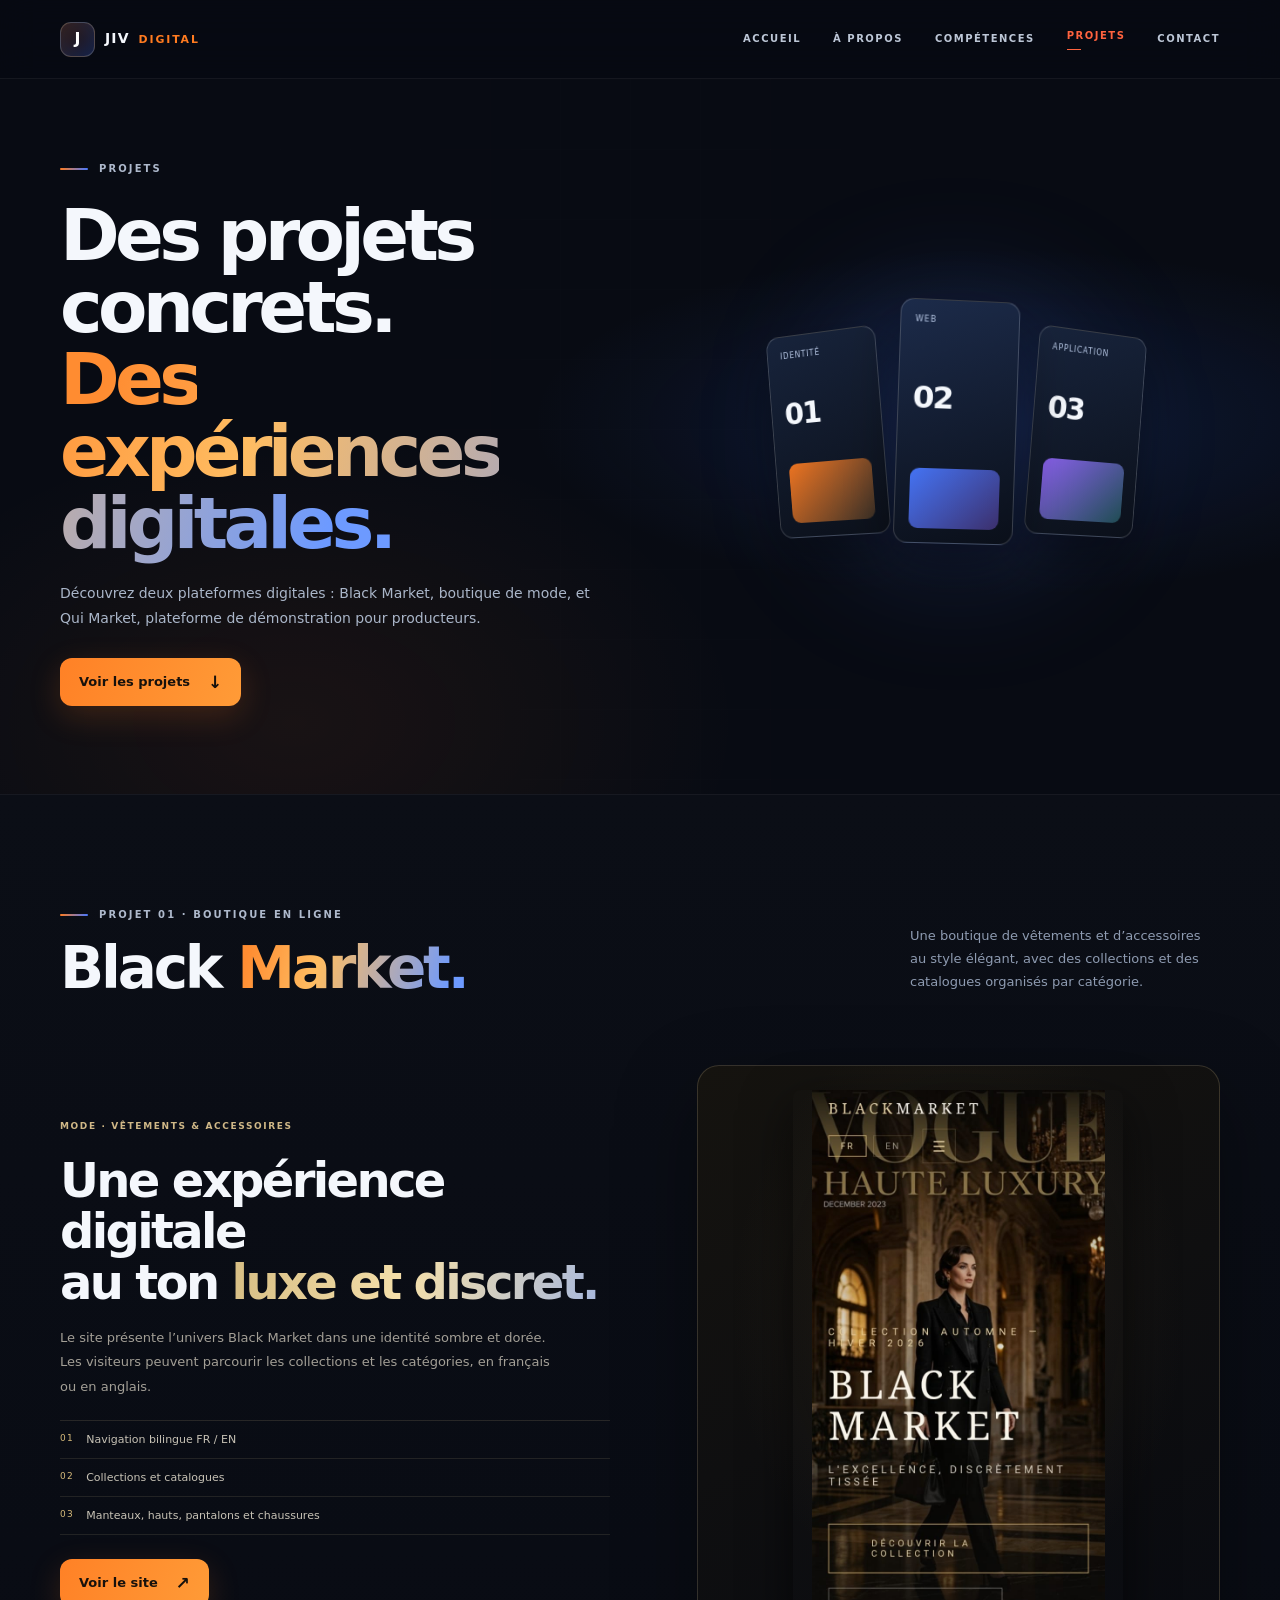
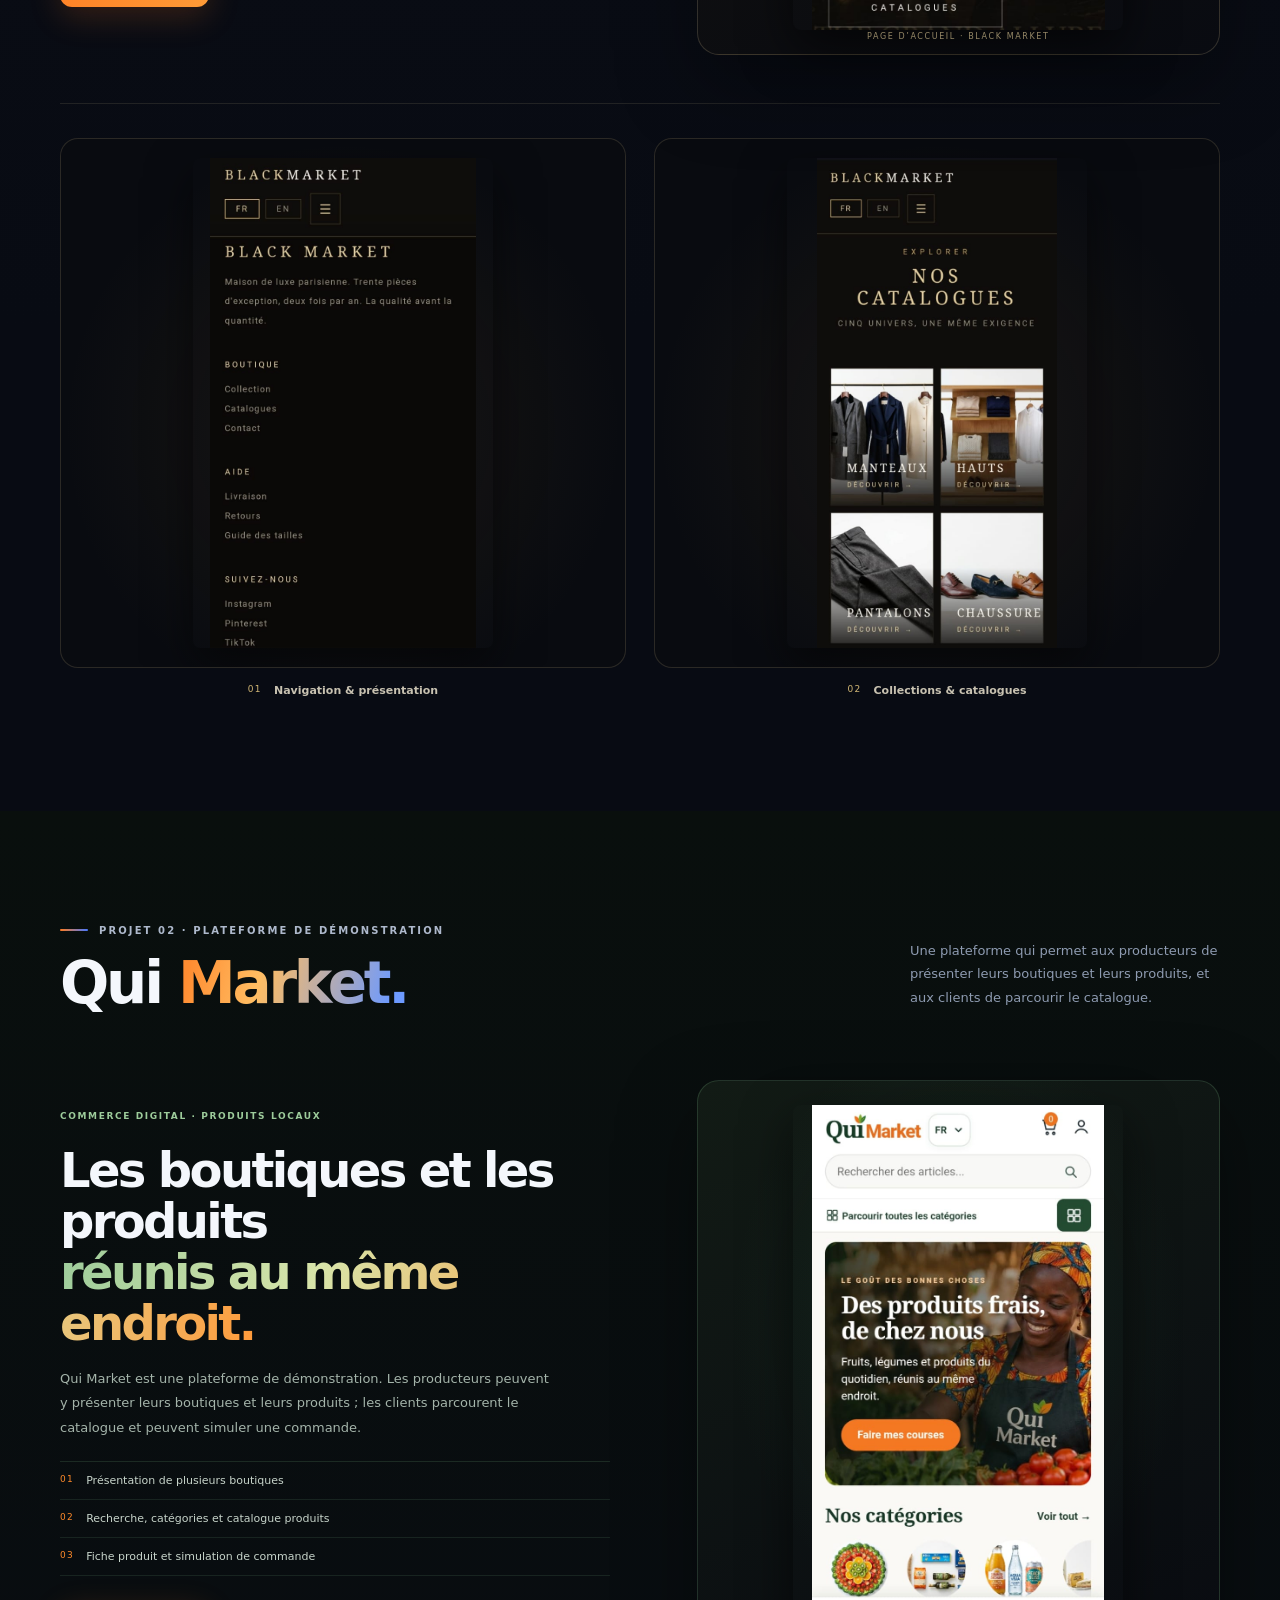
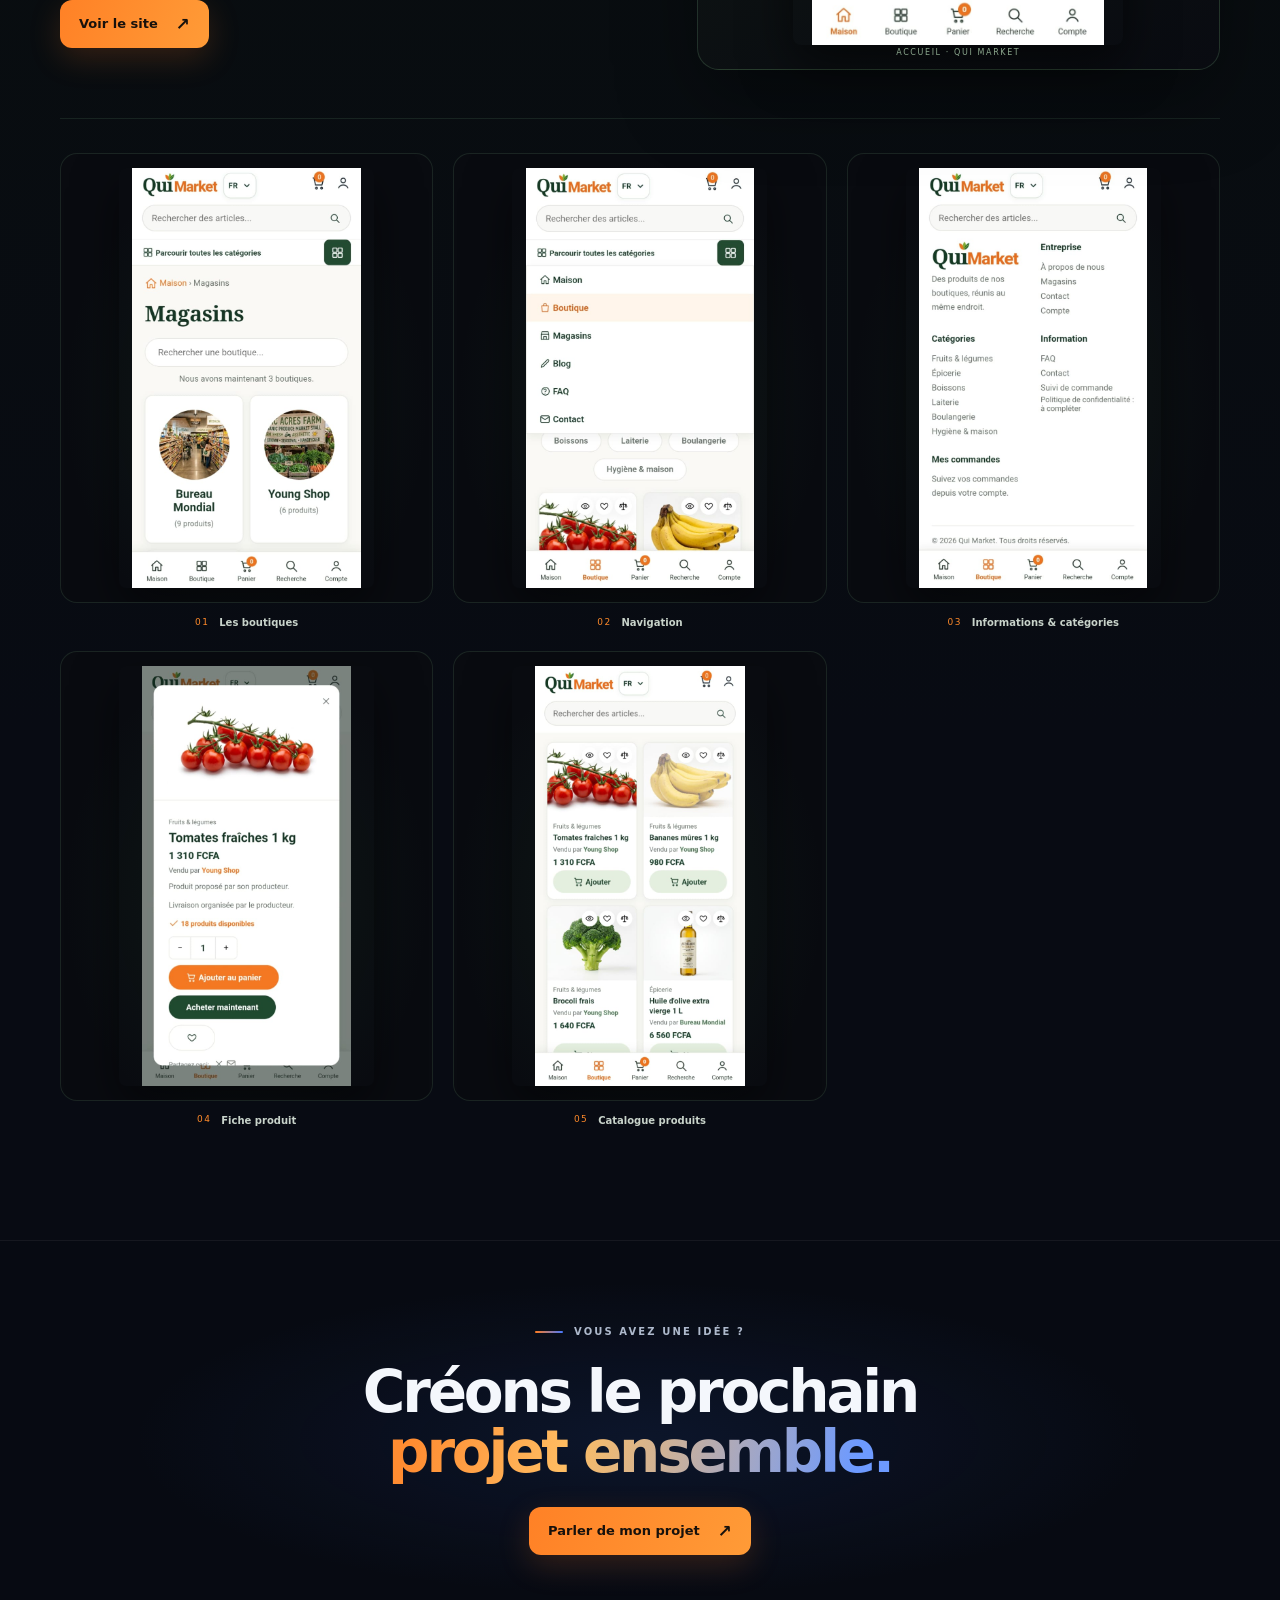
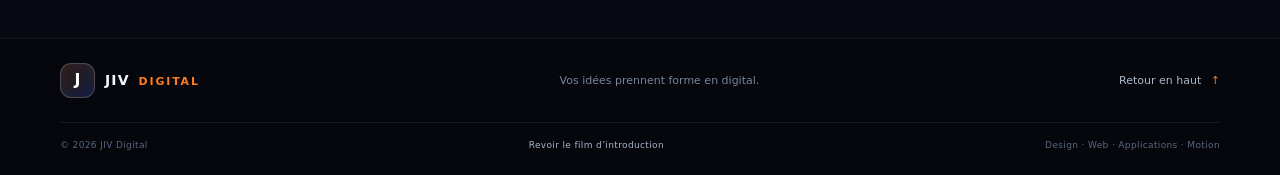
==== projets.html @ db851f10 "Premier commit" ====
<!doctype html>
<html lang="fr">
<head><meta charset="utf-8"><meta name="viewport" content="width=device-width, initial-scale=1"><meta name="theme-color" content="#070a12"><meta name="description" content="Découvrez les projets Black Market et Qui Market présentés dans le portfolio de JIV Digital."><title>Projets — JIV Digital</title><link rel="stylesheet" href="styles.css"></head>
<body>
  <a class="skip-link" href="#contenu">Passer au contenu</a>
  <header class="site-header"><div class="nav-wrap"><a class="brand" href="index.html" aria-label="JIV Digital, accueil"><span class="brand-mark">J</span><span class="brand-name">JIV <b>DIGITAL</b></span></a><button class="menu-toggle" id="menuToggle" aria-label="Ouvrir le menu" aria-expanded="false" type="button"><span></span><span></span></button><nav class="main-nav" id="mainNav" aria-label="Navigation principale"><a href="index.html">Accueil</a><a href="a-propos.html">À propos</a><a href="competences.html">Compétences</a><a href="projets.html" aria-current="page">Projets</a><a href="contact.html">Contact</a></nav></div></header>
  <main id="contenu">
    <section class="inner-hero projects-hero"><div class="wrap inner-hero-grid"><div class="inner-hero-copy reveal"><p class="eyebrow"><span class="eyebrow-line"></span> PROJETS</p><h1>Des projets concrets.<br><span>Des expériences digitales.</span></h1><p>Découvrez deux plateformes digitales : Black Market, boutique de mode, et Qui Market, plateforme de démonstration pour producteurs.</p><a class="button button-primary" href="#blackmarket">Voir les projets <span>↓</span></a></div><div class="projects-hero-art reveal"><div class="hero-project-plate plate-one"><span>IDENTITÉ</span><b>01</b><i></i></div><div class="hero-project-plate plate-two"><span>WEB</span><b>02</b><i></i></div><div class="hero-project-plate plate-three"><span>APPLICATION</span><b>03</b><i></i></div><div class="project-art-glow"></div></div></div></section>
    <section class="section blackmarket-section" id="blackmarket"><div class="wrap"><div class="section-heading reveal"><div><p class="eyebrow"><span class="eyebrow-line"></span> PROJET 01 · BOUTIQUE EN LIGNE</p><h2>Black <span>Market.</span></h2></div><p class="heading-aside">Une boutique de vêtements et d’accessoires au style élégant, avec des collections et des catalogues organisés par catégorie.</p></div>
      <div class="blackmarket-feature"><div class="blackmarket-copy reveal"><span class="bm-label">MODE · VÊTEMENTS & ACCESSOIRES</span><h3>Une expérience digitale<br>au ton <span>luxe et discret.</span></h3><p>Le site présente l’univers Black Market dans une identité sombre et dorée. Les visiteurs peuvent parcourir les collections et les catégories, en français ou en anglais.</p><ul class="bm-points"><li><span>01</span> Navigation bilingue FR / EN</li><li><span>02</span> Collections et catalogues</li><li><span>03</span> Manteaux, hauts, pantalons et chaussures</li></ul><a class="button button-primary" href="https://ismael801.github.io/blackmarket/index.html" target="_blank" rel="noreferrer">Voir le site <span>↗</span></a></div>
        <figure class="blackmarket-main-shot reveal"><img src="assets/blackmarket-accueil.jpeg" alt="Page d'accueil du site Black Market, boutique de mode à l'identité noire et dorée"><figcaption>PAGE D’ACCUEIL · BLACK MARKET</figcaption></figure></div>
      <div class="blackmarket-gallery"><figure class="bm-screen reveal"><div class="bm-screen-image"><img src="assets/blackmarket-navigation.jpeg" alt="Navigation et présentation de la boutique Black Market"></div><figcaption><span>01</span><b>Navigation & présentation</b></figcaption></figure><figure class="bm-screen reveal"><div class="bm-screen-image"><img src="assets/blackmarket-catalogues.jpeg" alt="Page des catalogues et catégories de vêtements Black Market"></div><figcaption><span>02</span><b>Collections & catalogues</b></figcaption></figure></div>
    </div></section>
    <section class="section quimarket-section" id="quimarket"><div class="wrap"><div class="section-heading reveal"><div><p class="eyebrow"><span class="eyebrow-line"></span> PROJET 02 · PLATEFORME DE DÉMONSTRATION</p><h2>Qui <span>Market.</span></h2></div><p class="heading-aside">Une plateforme qui permet aux producteurs de présenter leurs boutiques et leurs produits, et aux clients de parcourir le catalogue.</p></div>
      <div class="quimarket-feature"><div class="quimarket-copy reveal"><span class="qm-label">COMMERCE DIGITAL · PRODUITS LOCAUX</span><h3>Les boutiques et les produits<br><span>réunis au même endroit.</span></h3><p>Qui Market est une plateforme de démonstration. Les producteurs peuvent y présenter leurs boutiques et leurs produits ; les clients parcourent le catalogue et peuvent simuler une commande.</p><ul class="qm-points"><li><span>01</span> Présentation de plusieurs boutiques</li><li><span>02</span> Recherche, catégories et catalogue produits</li><li><span>03</span> Fiche produit et simulation de commande</li></ul><a class="button button-primary" href="https://ouedraogo.pythonanywhere.com/" target="_blank" rel="noreferrer">Voir le site <span>↗</span></a></div>
        <figure class="quimarket-main-shot reveal"><img src="assets/quimarket-accueil.jpeg" alt="Page d'accueil de Qui Market, plateforme de démonstration de produits et boutiques"><figcaption>ACCUEIL · QUI MARKET</figcaption></figure></div>
      <div class="quimarket-screens"><figure class="qm-screen reveal"><div class="qm-screen-image"><img src="assets/quimarket-magasins.jpeg" alt="Page de recherche et de présentation des boutiques Qui Market"></div><figcaption><span>01</span><b>Les boutiques</b></figcaption></figure><figure class="qm-screen reveal"><div class="qm-screen-image"><img src="assets/quimarket-menu.jpeg" alt="Menu de navigation Qui Market"></div><figcaption><span>02</span><b>Navigation</b></figcaption></figure><figure class="qm-screen reveal"><div class="qm-screen-image"><img src="assets/quimarket-pied-de-page.jpeg" alt="Informations et catégories dans le pied de page Qui Market"></div><figcaption><span>03</span><b>Informations & catégories</b></figcaption></figure><figure class="qm-screen reveal"><div class="qm-screen-image"><img src="assets/quimarket-fiche-produit.jpeg" alt="Fiche produit avec quantité et bouton d'ajout au panier dans Qui Market"></div><figcaption><span>04</span><b>Fiche produit</b></figcaption></figure><figure class="qm-screen reveal"><div class="qm-screen-image"><img src="assets/quimarket-catalogue.jpeg" alt="Catalogue de produits Qui Market avec prix en FCFA"></div><figcaption><span>05</span><b>Catalogue produits</b></figcaption></figure></div>
    </div></section>
    <section class="about-cta"><div class="wrap about-cta-inner reveal"><p class="eyebrow"><span class="eyebrow-line"></span> VOUS AVEZ UNE IDÉE ?</p><h2>Créons le prochain<br><span>projet ensemble.</span></h2><a class="button button-primary" href="contact.html">Parler de mon projet <span>↗</span></a></div></section>
  </main>
  <footer class="site-footer"><div class="wrap footer-inner"><a class="brand" href="index.html"><span class="brand-mark">J</span><span class="brand-name">JIV <b>DIGITAL</b></span></a><p>Vos idées prennent forme en digital.</p><a class="back-top" href="#contenu">Retour en haut <span>↑</span></a></div><div class="wrap footer-bottom"><span>© <span id="year"></span> JIV Digital</span><a href="index.html?intro=1">Revoir le film d’introduction</a><span>Design · Web · Applications · Motion</span></div></footer>
  <script src="script.js" defer></script>
</body>
</html>
---- styles.css ----
:root{
  --bg:#070a12;
  --bg-soft:#0b101b;
  --panel:#0d1421;
  --panel-2:#111a2a;
  --line:rgba(179,198,227,.12);
  --text:#f4f7fc;
  --muted:#9ba8bd;
  --muted-2:#6e7b91;
  --orange:#ff7b20;
  --orange-2:#ffa348;
  --blue:#4778ff;
  --cyan:#4cd5d0;
  --violet:#9567ff;
  --wrap:1160px;
  color-scheme:dark;
}
*{box-sizing:border-box}
html{scroll-behavior:smooth;scroll-padding-top:88px}
body{margin:0;background:var(--bg);color:var(--text);font-family:Inter,ui-sans-serif,system-ui,-apple-system,"Segoe UI",Arial,sans-serif;line-height:1.55;overflow-x:hidden}
body.intro-active{overflow:hidden}
a{color:inherit;text-decoration:none}
button,input,textarea{font:inherit}
button{color:inherit}
::selection{background:rgba(255,123,32,.45);color:#fff}
.skip-link{position:fixed;left:16px;top:-60px;z-index:10000;padding:10px 14px;background:#fff;color:#111;border-radius:8px}
.skip-link:focus{top:12px}
.wrap{width:min(var(--wrap),calc(100% - 48px));margin-inline:auto}

/* Cinematic intro */
.intro-overlay{position:fixed;inset:0;z-index:2000;display:grid;place-items:center;background:#02040a;opacity:1;visibility:visible;transition:opacity .8s ease,visibility .8s ease}
.intro-video{position:absolute;inset:0;width:100%;height:100%;object-fit:cover;background:#02040a}
.intro-shade{position:absolute;inset:0;pointer-events:none;background:linear-gradient(180deg,rgba(2,4,10,.58),transparent 22%,transparent 72%,rgba(2,4,10,.58))}
.intro-topline{position:absolute;left:clamp(20px,5vw,72px);right:clamp(20px,5vw,72px);top:clamp(18px,4vh,36px);display:flex;align-items:center;justify-content:space-between}
.intro-brand{display:flex;align-items:center;gap:10px;font-weight:800;letter-spacing:.08em;font-size:13px}
.intro-brand b{color:var(--orange);font-size:.82em;letter-spacing:.18em}
.brand-mark{display:grid;place-items:center;width:35px;height:35px;border:1px solid rgba(255,255,255,.2);border-radius:11px;background:linear-gradient(135deg,rgba(255,123,32,.18),rgba(71,120,255,.18));font-weight:900;color:#fff;box-shadow:inset 0 0 16px rgba(71,120,255,.1)}
.skip-intro{display:flex;align-items:center;gap:12px;border:1px solid rgba(255,255,255,.3);border-radius:999px;padding:10px 16px;background:rgba(5,8,15,.42);backdrop-filter:blur(12px);cursor:pointer;transition:background .2s ease,border-color .2s ease,transform .2s ease}
.skip-intro:hover{background:rgba(255,123,32,.18);border-color:rgba(255,160,75,.8);transform:translateY(-1px)}
.skip-intro span{color:var(--orange-2);font-size:18px}
.intro-bottom{position:absolute;left:clamp(20px,5vw,72px);right:clamp(20px,5vw,72px);bottom:24px;display:flex;align-items:center;gap:18px;color:rgba(240,245,255,.68);font-size:10px;letter-spacing:.2em}
.intro-progress{height:2px;flex:1;background:rgba(255,255,255,.14);overflow:hidden}
.intro-progress span{display:block;height:100%;width:0;background:linear-gradient(90deg,var(--orange),var(--blue));transition:width .1s linear}
.intro-overlay.is-hidden{opacity:0;visibility:hidden;pointer-events:none}
html.skip-intro .intro-overlay,html:not(.js) .intro-overlay{display:none}

/* Header */
.site-header{position:sticky;top:0;z-index:100;background:rgba(7,10,18,.78);border-bottom:1px solid rgba(255,255,255,.06);backdrop-filter:blur(18px)}
.nav-wrap{width:min(var(--wrap),calc(100% - 48px));height:78px;margin:auto;display:flex;align-items:center;gap:32px}
.brand{display:flex;align-items:center;gap:10px;flex:none}
.brand-name{font-size:14px;font-weight:850;letter-spacing:.08em;white-space:nowrap}
.brand-name b{color:var(--orange);font-size:.78em;letter-spacing:.17em;margin-left:3px}
.main-nav{display:flex;align-items:center;justify-content:center;gap:32px;margin-left:auto}
.main-nav a{font-size:13px;color:#bdc7d7;transition:color .2s ease}
.main-nav a:hover{color:#fff}
.nav-cta{display:inline-flex;align-items:center;gap:9px;padding:11px 16px;border:1px solid rgba(255,255,255,.14);border-radius:999px;font-size:12px;font-weight:700;white-space:nowrap;transition:all .2s ease}
.nav-cta:hover{border-color:rgba(255,123,32,.65);background:rgba(255,123,32,.1);transform:translateY(-1px)}
.wa-dot,.status-dot,.live-dot{width:7px;height:7px;border-radius:50%;background:#50d791;box-shadow:0 0 12px rgba(80,215,145,.8)}
.menu-toggle{display:none;margin-left:auto;width:42px;height:42px;border:1px solid var(--line);border-radius:12px;background:rgba(255,255,255,.03);align-items:center;justify-content:center;flex-direction:column;gap:6px;cursor:pointer}
.menu-toggle span{width:17px;height:1.5px;background:#fff;transition:transform .2s ease}

/* Hero */
.section-shell{position:relative;overflow:hidden}
.hero{min-height:650px;padding:78px 0 22px;background:radial-gradient(ellipse at 75% 38%,rgba(29,72,173,.15),transparent 34%),radial-gradient(ellipse at 72% 82%,rgba(255,123,32,.07),transparent 28%),var(--bg)}
.hero:before{content:"";position:absolute;inset:0;opacity:.18;background-image:linear-gradient(rgba(255,255,255,.025) 1px,transparent 1px),linear-gradient(90deg,rgba(255,255,255,.025) 1px,transparent 1px);background-size:72px 72px;mask-image:linear-gradient(90deg,#000,transparent 70%);pointer-events:none}
.hero-grid{display:grid;grid-template-columns:1.02fr .98fr;align-items:center;gap:44px;min-height:510px;position:relative}
.hero-copy{position:relative;z-index:2;padding:20px 0 30px}
.eyebrow{display:flex;align-items:center;gap:11px;margin:0 0 22px;color:#aeb9cc;font-size:10px;font-weight:800;letter-spacing:.21em}
.eyebrow-line{display:inline-block;width:28px;height:2px;background:linear-gradient(90deg,var(--orange),var(--blue));border-radius:2px}
h1,h2,h3,p{margin-top:0}
.hero h1{font-size:clamp(48px,6vw,78px);line-height:.99;letter-spacing:-.065em;max-width:680px;margin:0 0 24px;font-weight:760}
.hero h1 span,.section-heading h2 span,.motion-copy h2 span,.contact-inner h2 span{background:linear-gradient(105deg,#ff8c31 6%,#ffbd62 36%,#6d9aff 92%);-webkit-background-clip:text;background-clip:text;color:transparent}
.hero-lede{max-width:500px;color:#aab6c9;font-size:16px;line-height:1.8;margin-bottom:28px}
.hero-actions{display:flex;align-items:center;gap:14px;flex-wrap:wrap}
.button{display:inline-flex;align-items:center;justify-content:center;gap:18px;min-height:48px;padding:0 19px;border-radius:12px;font-size:13px;font-weight:750;transition:transform .22s ease,box-shadow .22s ease,border-color .22s ease,background .22s ease}
.button:hover{transform:translateY(-2px)}
.button-primary{color:#17110c;background:linear-gradient(110deg,#ff8126,#ff9b37);box-shadow:0 10px 32px rgba(255,123,32,.18)}
.button-primary:hover{box-shadow:0 14px 38px rgba(255,123,32,.3)}
.button-primary span{font-size:17px}
.button-ghost{color:#c7d0de;border:1px solid rgba(255,255,255,.13);background:rgba(255,255,255,.025)}
.button-ghost:hover{border-color:rgba(71,120,255,.55);background:rgba(71,120,255,.08)}
.hero-note{display:flex;align-items:center;gap:10px;margin-top:34px;color:#7e8ba1;font-size:11px;letter-spacing:.03em}
.hero-note .status-dot{width:6px;height:6px;background:var(--orange);box-shadow:0 0 12px rgba(255,123,32,.8)}
.hero-art{height:490px;position:relative;isolation:isolate;perspective:1000px}
.art-halo{position:absolute;border-radius:50%;filter:blur(38px);pointer-events:none}
.halo-one{width:320px;height:320px;right:9%;top:16%;background:rgba(28,86,220,.18)}
.halo-two{width:240px;height:240px;left:15%;bottom:9%;background:rgba(255,114,27,.12)}
.art-ring{position:absolute;border:1px solid rgba(123,158,223,.18);border-radius:50%;transform:rotate(-24deg);pointer-events:none}
.ring-one{width:440px;height:200px;top:20%;left:5%;border-color:rgba(255,123,32,.22);box-shadow:0 0 30px rgba(255,123,32,.04)}
.ring-two{width:395px;height:285px;top:17%;left:18%;transform:rotate(29deg);border-color:rgba(71,120,255,.22)}
.art-window{position:absolute;border:1px solid rgba(186,205,240,.23);border-radius:17px;background:linear-gradient(140deg,rgba(25,36,60,.78),rgba(9,13,23,.82));box-shadow:0 25px 80px rgba(0,0,0,.48),inset 0 1px rgba(255,255,255,.06);backdrop-filter:blur(16px)}
.window-back{width:300px;height:205px;right:12%;top:16%;transform:rotateY(-12deg) rotateZ(-4deg);padding:15px;opacity:.8}
.window-top{height:22px;display:flex;align-items:center;gap:5px;border-bottom:1px solid rgba(255,255,255,.1);padding-bottom:8px;color:#74839b;font-size:8px;letter-spacing:.16em}
.window-top i{width:6px;height:6px;border-radius:50%;background:var(--orange);opacity:.8}
.window-top i:nth-child(2){background:#4477ff}.window-top i:nth-child(3){background:#8663ec}
.window-top span{margin-left:auto}
.window-lines{position:absolute;left:21px;top:60px;display:grid;gap:9px;width:95px}
.window-lines b{height:5px;border-radius:5px;background:rgba(203,216,239,.19)}
.window-lines b:nth-child(2){width:70%;background:rgba(255,123,32,.6)}.window-lines b:nth-child(3){width:84%}
.window-block{position:absolute;right:22px;top:62px;width:126px;height:95px;border:1px solid rgba(123,157,255,.4);border-radius:10px;background:linear-gradient(145deg,rgba(65,106,228,.26),rgba(255,123,32,.13));transform:skewY(-4deg)}
.window-block:after{content:"";position:absolute;inset:12px;border-radius:6px;background:linear-gradient(145deg,rgba(34,49,79,.9),rgba(10,15,25,.85))}
.art-phone{position:absolute;z-index:2;width:184px;height:340px;right:26%;top:27%;padding:9px;border:1px solid rgba(185,207,255,.42);border-radius:30px;background:linear-gradient(145deg,#172847,#060a13 52%,#1a2c4a);box-shadow:24px 32px 70px rgba(0,0,0,.55),-2px 0 30px rgba(71,120,255,.12),2px 0 26px rgba(255,123,32,.1);transform:rotate(7deg);animation:phoneFloat 6s ease-in-out infinite}
.phone-speaker{position:absolute;z-index:3;top:14px;left:50%;transform:translateX(-50%);width:42px;height:7px;border-radius:6px;background:#05070d}
.phone-screen{position:absolute;inset:10px;border-radius:22px;overflow:hidden;background:radial-gradient(ellipse at 70% 20%,rgba(77,119,255,.42),transparent 46%),linear-gradient(160deg,#101b33,#080c16 70%);padding:56px 17px 15px}
.phone-screen:after{content:"";position:absolute;width:135px;height:135px;border-radius:50%;background:rgba(255,123,32,.13);filter:blur(24px);bottom:-38px;left:-36px}
.phone-kicker{display:block;color:#94a4c0;font-size:7px;letter-spacing:.17em;margin-bottom:18px}
.phone-screen strong{display:block;color:#fff;font-size:33px;letter-spacing:-.07em;line-height:.92}
.phone-screen em{font-style:normal;color:#ff9a3c;font-size:16px;letter-spacing:.2em}
.phone-bars{display:grid;gap:7px;margin-top:21px}.phone-bars i{height:4px;border-radius:4px;background:rgba(198,212,240,.2)}.phone-bars i:nth-child(2){width:75%;background:linear-gradient(90deg,var(--orange),var(--blue))}.phone-bars i:nth-child(3){width:52%}
.phone-button{position:relative;z-index:1;width:100%;height:28px;margin-top:20px;border-radius:9px;background:linear-gradient(90deg,#ff8126,#ff9d3e);box-shadow:0 8px 20px rgba(255,123,32,.18)}
.floating-chip{position:absolute;z-index:4;display:flex;align-items:center;gap:10px;padding:10px 13px;border:1px solid rgba(197,215,245,.18);border-radius:13px;background:rgba(9,14,24,.79);box-shadow:0 18px 48px rgba(0,0,0,.4);backdrop-filter:blur(14px);animation:chipFloat 5s ease-in-out infinite}
.floating-chip b{display:block;font-size:10px;color:#eff3fc}.floating-chip small{display:block;color:#8795ad;font-size:8px;margin-top:1px}
.chip-web{left:4%;top:28%}.chip-motion{right:4%;bottom:17%;animation-delay:-2s}
.chip-icon,.play-icon{display:grid;place-items:center;width:34px;height:34px;border-radius:10px;background:linear-gradient(145deg,rgba(71,120,255,.3),rgba(255,123,32,.24));color:#ffb267;font-size:11px;font-weight:800}
.play-icon{border-radius:50%;color:#fff;background:linear-gradient(145deg,var(--orange),#f25237);font-size:10px;padding-left:2px}
.art-cross{position:absolute;width:9px;height:9px;border:1px solid rgba(255,180,94,.75);transform:rotate(45deg)}.cross-one{top:12%;left:31%}.cross-two{right:11%;top:55%;border-color:rgba(115,153,255,.8)}
.art-caption{position:absolute;bottom:6%;left:16%;color:#728099;font-size:8px;letter-spacing:.24em}
.hero-bottom{display:flex;align-items:center;gap:15px;color:#748197;font-size:10px;letter-spacing:.1em;margin-top:28px}
.hero-bottom-line{height:1px;flex:1;background:linear-gradient(90deg,rgba(255,123,32,.5),rgba(71,120,255,.22),transparent)}
.hero-bottom a{color:#aab5c7;font-size:10px;letter-spacing:0}

/* Section transitions */
.intro-strip{border-block:1px solid rgba(255,255,255,.07);background:linear-gradient(90deg,rgba(255,123,32,.06),rgba(71,120,255,.06))}
.strip-inner{min-height:80px;display:flex;align-items:center;justify-content:space-between}
.strip-inner p{margin:0;color:#d9e0ed;font-size:15px;font-weight:600;letter-spacing:.01em}
.strip-star{font-size:22px;color:var(--orange);filter:drop-shadow(0 0 12px rgba(255,123,32,.4))}
.section{padding:112px 0;position:relative}
.section-heading{display:flex;align-items:flex-end;justify-content:space-between;gap:38px;margin-bottom:42px}
.section-heading .eyebrow{margin-bottom:15px}
.section-heading h2,.motion-copy h2{font-size:clamp(38px,5vw,58px);letter-spacing:-.055em;line-height:1.05;margin:0;font-weight:730}
.heading-aside{max-width:310px;margin:0 0 5px;color:#8e9bb1;font-size:13px;line-height:1.8}

/* Services */
.section-services{background:linear-gradient(180deg,#080c15,#0a0e18)}
.services-grid{display:grid;grid-template-columns:repeat(4,1fr);gap:14px}
.service-card{position:relative;min-height:270px;padding:24px 22px 20px;border:1px solid rgba(182,203,238,.12);border-radius:18px;background:linear-gradient(145deg,rgba(20,29,46,.82),rgba(9,13,22,.96));overflow:hidden;transition:transform .25s ease,border-color .25s ease,background .25s ease}
.service-card:before{content:"";position:absolute;width:170px;height:170px;right:-70px;top:-95px;border-radius:50%;background:var(--glow,rgba(255,123,32,.1));filter:blur(25px);opacity:.7;transition:opacity .3s ease}
.service-card:nth-child(2){--glow:rgba(71,120,255,.2)}.service-card:nth-child(3){--glow:rgba(149,103,255,.17)}.service-card:nth-child(4){--glow:rgba(76,213,208,.17)}
.service-card:hover{transform:translateY(-6px);border-color:rgba(130,165,235,.38);background:linear-gradient(145deg,rgba(24,37,61,.94),rgba(9,13,22,.96))}
.service-top{position:relative;display:flex;justify-content:space-between;align-items:flex-start;margin-bottom:32px}
.service-number{color:#6e7c93;font-size:10px;letter-spacing:.2em}
.service-icon{display:grid;place-items:center;width:45px;height:45px;border-radius:14px;background:rgba(255,255,255,.045);border:1px solid rgba(255,255,255,.1);color:#ff9a3c}
.service-icon svg{width:25px;height:25px;fill:none;stroke:currentColor;stroke-width:1.6;stroke-linecap:round;stroke-linejoin:round}
.icon-web{color:#74a0ff}.icon-app{color:#bc8aff}.icon-motion{color:#59d9d0}
.service-card h3{position:relative;font-size:17px;margin:0 0 9px;letter-spacing:-.02em}
.service-card p{position:relative;min-height:61px;margin:0 0 17px;color:#8996ab;font-size:12px;line-height:1.7}
.service-card>a{position:relative;display:inline-flex;align-items:center;gap:9px;color:#d1d9e7;font-size:11px;font-weight:700}
.service-card>a span{color:var(--orange);font-size:15px;transition:transform .2s ease}.service-card>a:hover span{transform:translate(2px,-2px)}

/* Projects */
.section-projects{background:var(--bg)}
.projects-grid{display:grid;grid-template-columns:repeat(3,1fr);gap:19px}
.project-card{min-width:0}
.project-image{position:relative;display:block;overflow:hidden;aspect-ratio:1.37/1;border-radius:16px;border:1px solid rgba(255,255,255,.13);background:#101522}
.project-image:after{content:"";position:absolute;inset:40% 0 0;background:linear-gradient(180deg,transparent,rgba(5,7,12,.38));pointer-events:none}
.project-image img{display:block;width:100%;height:100%;object-fit:cover;transition:transform .5s cubic-bezier(.2,.7,.2,1),filter .5s ease}
.project-card:hover .project-image img{transform:scale(1.045);filter:saturate(1.1)}
.project-arrow{position:absolute;z-index:2;right:12px;top:12px;display:grid;place-items:center;width:36px;height:36px;border-radius:50%;color:#fff;background:rgba(5,8,15,.65);border:1px solid rgba(255,255,255,.22);backdrop-filter:blur(8px);transition:transform .2s ease,background .2s ease}
.project-card:hover .project-arrow{transform:rotate(45deg);background:var(--orange)}
.concept-tag{position:absolute;left:13px;bottom:12px;z-index:2;border:1px solid rgba(255,255,255,.28);border-radius:999px;padding:5px 9px;background:rgba(5,8,15,.65);color:#dce4f1;font-size:8px;font-weight:800;letter-spacing:.15em;backdrop-filter:blur(8px)}
.project-meta{display:flex;justify-content:space-between;margin-top:18px;color:#8190a8;font-size:9px;font-weight:800;letter-spacing:.16em}
.project-meta span:last-child{color:#58667e}
.project-card h3{font-size:19px;letter-spacing:-.035em;margin:9px 0 5px}
.project-card p{margin:0;color:#8b98ad;font-size:12px}
.concept-disclaimer{margin:27px 0 0;color:#68768d;font-size:10px;text-align:right}

/* Motion film */
.motion-section{padding:108px 0;background:linear-gradient(145deg,#0c1320,#080b13 62%,#100e19);border-block:1px solid rgba(255,255,255,.06);overflow:hidden}
.motion-section:before{content:"";position:absolute;width:440px;height:440px;right:-130px;top:-160px;border-radius:50%;background:rgba(71,120,255,.11);filter:blur(70px)}
.motion-wrap{position:relative;display:grid;grid-template-columns:.78fr 1.22fr;gap:64px;align-items:center}
.motion-copy h2{font-size:clamp(38px,4.2vw,54px);margin-bottom:22px}
.motion-copy>p:not(.eyebrow){max-width:410px;color:#98a6bb;font-size:13px;line-height:1.85}
.motion-tags{display:flex;gap:8px;flex-wrap:wrap;margin-top:25px}
.motion-tags span{padding:7px 10px;border:1px solid rgba(255,255,255,.11);border-radius:999px;color:#b4c0d1;background:rgba(255,255,255,.025);font-size:9px;letter-spacing:.04em}
.motion-player{padding:9px;border:1px solid rgba(255,255,255,.14);border-radius:19px;background:rgba(4,7,13,.72);box-shadow:0 25px 80px rgba(0,0,0,.4)}
.motion-player video{display:block;width:100%;aspect-ratio:16/9;object-fit:cover;border-radius:12px;background:#03050a}
.player-caption{display:flex;justify-content:space-between;align-items:center;padding:12px 7px 3px;color:#8592a7;font-size:9px;letter-spacing:.14em}
.player-caption>span:first-child{display:flex;align-items:center;gap:8px;color:#d3dbe8}
.live-dot{width:6px;height:6px;background:var(--orange);box-shadow:0 0 11px rgba(255,123,32,.9)}

/* Process and about */
.process-section{background:#080b13}
.process-grid{display:grid;grid-template-columns:repeat(4,1fr);border-top:1px solid var(--line);border-bottom:1px solid var(--line)}
.process-step{padding:25px 23px 27px;border-right:1px solid var(--line);min-height:176px}
.process-step:last-child{border-right:0}
.process-step>span{display:inline-block;margin-bottom:24px;color:var(--orange);font-size:11px;font-weight:800;letter-spacing:.18em}
.process-step h3{font-size:17px;margin:0 0 8px}
.process-step p{max-width:210px;margin:0;color:#8794a9;font-size:11px;line-height:1.7}
.about-note{display:flex;align-items:center;gap:18px;max-width:730px;margin:38px auto 0;padding:17px 20px;border:1px solid rgba(255,255,255,.08);border-radius:14px;background:rgba(255,255,255,.025)}
.about-mark{display:grid;place-items:center;flex:none;width:43px;height:43px;border:1px solid rgba(255,123,32,.28);border-radius:13px;background:linear-gradient(135deg,rgba(255,123,32,.16),rgba(71,120,255,.13));font-size:21px;font-weight:850}
.about-note p{margin:0;color:#a5b1c4;font-size:12px;line-height:1.8}.about-note b{color:#fff}

/* Contact */
.contact-section{position:relative;overflow:hidden;padding:105px 0 96px;background:radial-gradient(ellipse at 50% 100%,rgba(31,77,186,.18),transparent 48%),linear-gradient(135deg,#0d1421,#070a12 72%)}
.contact-inner{position:relative;z-index:1;text-align:center}
.contact-inner .eyebrow{justify-content:center}
.contact-inner h2{font-size:clamp(54px,8vw,88px);line-height:.95;letter-spacing:-.07em;margin:0 0 20px}
.contact-lede{max-width:490px;margin:0 auto 26px;color:#9eabc0;font-size:14px;line-height:1.8}
.contact-actions{display:flex;justify-content:center;gap:12px;flex-wrap:wrap}
.button-outline{border:1px solid rgba(255,255,255,.16);background:rgba(255,255,255,.03);color:#e5eaf2}
.button-outline:hover{border-color:rgba(71,120,255,.65);background:rgba(71,120,255,.1)}
.contact-details{display:flex;justify-content:center;align-items:center;gap:13px;margin-top:34px;color:#98a6bb;font-size:12px}
.contact-details a:hover{color:#fff}.contact-details span{width:4px;height:4px;border-radius:50%;background:var(--orange)}
.contact-orb{position:absolute;width:280px;height:280px;border-radius:50%;filter:blur(70px);opacity:.17}
.orb-left{left:-130px;top:20px;background:#ff6e1a}.orb-right{right:-140px;bottom:-110px;background:#4778ff}

/* Footer */
.site-footer{background:#05070d;border-top:1px solid rgba(255,255,255,.07)}
.footer-inner{display:flex;align-items:center;justify-content:space-between;gap:20px;padding:24px 0;border-bottom:1px solid rgba(255,255,255,.07)}
.footer-inner p{margin:0;color:#77859b;font-size:11px}
.back-top{color:#aeb9ca;font-size:11px}.back-top span{margin-left:6px;color:var(--orange)}
.footer-bottom{display:flex;justify-content:space-between;gap:20px;padding:16px 0 22px;color:#59677e;font-size:9px;letter-spacing:.04em}
.footer-bottom a{color:#a8b5c8}.footer-bottom a:hover{color:#fff}

/* Reveal motion */
.reveal{opacity:0;transform:translateY(20px);transition:opacity .65s ease,transform .65s cubic-bezier(.2,.7,.2,1)}
.reveal.is-visible{opacity:1;transform:none}
.services-grid .reveal:nth-child(2),.projects-grid .reveal:nth-child(2){transition-delay:.08s}
.services-grid .reveal:nth-child(3),.projects-grid .reveal:nth-child(3){transition-delay:.16s}
.services-grid .reveal:nth-child(4){transition-delay:.24s}
@keyframes phoneFloat{0%,100%{transform:rotate(7deg) translateY(0)}50%{transform:rotate(5deg) translateY(-10px)}}
@keyframes chipFloat{0%,100%{transform:translateY(0)}50%{transform:translateY(-7px)}}

@media(max-width:980px){
  .nav-wrap{gap:18px}.main-nav{gap:20px}.hero{padding-top:52px}.hero-grid{grid-template-columns:1fr .88fr;gap:12px}.hero-art{transform:scale(.9);transform-origin:center right;margin-left:-40px}.hero h1{font-size:clamp(46px,7vw,66px)}.services-grid{grid-template-columns:repeat(2,1fr)}.motion-wrap{gap:35px}.section{padding:90px 0}
}
@media(max-width:720px){
  html{scroll-padding-top:72px}.wrap,.nav-wrap{width:min(100% - 34px,var(--wrap))}.nav-wrap{height:68px}.brand-mark{width:32px;height:32px}.brand-name{font-size:12px}.menu-toggle{display:flex}.nav-cta{display:none}.main-nav{position:absolute;left:17px;right:17px;top:68px;display:none;align-items:stretch;gap:0;padding:8px;border:1px solid rgba(255,255,255,.1);border-radius:16px;background:rgba(7,10,18,.96);box-shadow:0 18px 48px rgba(0,0,0,.45);backdrop-filter:blur(18px)}.main-nav.open{display:flex;flex-direction:column}.main-nav a{padding:13px 12px;border-radius:9px}.main-nav a:hover{background:rgba(255,255,255,.05)}
  .hero{padding:57px 0 18px;min-height:0}.hero-grid{display:flex;flex-direction:column;align-items:stretch;gap:8px;min-height:0}.hero-copy{padding:0}.hero h1{font-size:clamp(46px,12vw,68px);margin-bottom:18px}.hero-lede{font-size:14px;line-height:1.75}.hero-actions{align-items:stretch;flex-direction:column}.hero-actions .button{width:100%;justify-content:space-between}.hero-note{margin-top:23px;font-size:10px}.hero-art{height:365px;transform:none;margin:-1px -4px 0}.window-back{right:11%;top:13%;width:255px;height:180px}.art-phone{width:150px;height:278px;right:28%;top:25%;border-radius:25px}.phone-screen{border-radius:18px;padding-top:48px}.phone-screen strong{font-size:28px}.phone-screen em{font-size:13px}.chip-web{left:1%;top:22%}.chip-motion{right:0;bottom:12%}.floating-chip{padding:8px 9px}.floating-chip b{font-size:9px}.floating-chip small{font-size:7px}.chip-icon,.play-icon{width:29px;height:29px}.ring-one{width:370px;height:170px;left:0}.ring-two{width:330px;height:230px;left:12%}.art-caption{left:14%;bottom:4%;font-size:7px}.hero-bottom{margin-top:8px}.strip-inner{min-height:70px}.strip-inner p{font-size:12px;max-width:85%}
  .section{padding:76px 0}.section-heading{display:block;margin-bottom:28px}.section-heading h2,.motion-copy h2{font-size:42px}.heading-aside{margin-top:16px;font-size:12px}.services-grid{gap:10px}.service-card{min-height:252px;padding:17px 15px 15px;border-radius:15px}.service-top{margin-bottom:22px}.service-icon{width:39px;height:39px}.service-card h3{font-size:14px}.service-card p{font-size:11px;min-height:72px}.service-card>a{font-size:10px}.projects-grid{grid-template-columns:1fr;gap:28px}.project-image{aspect-ratio:1.55/1}.project-meta{margin-top:12px}.project-card h3{font-size:17px}.concept-disclaimer{text-align:left;line-height:1.6}.motion-wrap{grid-template-columns:1fr;gap:28px}.motion-section{padding:75px 0}.motion-copy h2{font-size:42px}.motion-copy>p:not(.eyebrow){font-size:12px}.motion-player{padding:7px}.player-caption{font-size:8px}.process-grid{grid-template-columns:1fr 1fr}.process-step{min-height:150px;padding:19px 14px;border-bottom:1px solid var(--line)}.process-step:nth-child(2){border-right:0}.process-step:nth-child(3),.process-step:nth-child(4){border-bottom:0}.process-step>span{margin-bottom:16px}.about-note{align-items:flex-start;padding:14px}.contact-section{padding:78px 0 68px}.contact-inner h2{font-size:64px}.contact-lede{font-size:12px}.contact-actions{align-items:stretch;flex-direction:column}.contact-actions .button{width:100%;justify-content:space-between}.contact-details{flex-direction:column;gap:8px;font-size:11px}.contact-details span{display:none}.footer-inner{flex-wrap:wrap;padding:20px 0}.footer-inner p{width:100%;order:3}.footer-bottom{flex-wrap:wrap;font-size:8px}.footer-bottom span:last-child{width:100%}
}
@media(max-width:380px){.hero h1{font-size:43px}.hero-art{height:320px}.art-phone{right:25%;width:140px;height:260px}.floating-chip{transform:scale(.9)}.chip-web{left:-3%}.chip-motion{right:-3%}.service-card{padding:14px 12px}.service-card h3{font-size:13px}}
/* Multi-page portfolio navigation */
.main-nav a{text-transform:uppercase;letter-spacing:.15em;font-size:10px;font-weight:750}
.main-nav a[aria-current="page"]{color:#ff633f}
.main-nav a[aria-current="page"]:after{content:"";display:block;width:14px;height:1px;margin-top:5px;background:#ff633f}

/* Separate pages */
.inner-hero{position:relative;overflow:hidden;padding:82px 0 88px;background:radial-gradient(ellipse at 78% 48%,rgba(41,92,213,.18),transparent 33%),radial-gradient(ellipse at 23% 90%,rgba(255,123,32,.07),transparent 32%),#080b13;border-bottom:1px solid rgba(255,255,255,.06)}
.inner-hero:after{content:"";position:absolute;inset:0;pointer-events:none;opacity:.17;background-image:linear-gradient(rgba(255,255,255,.03) 1px,transparent 1px),linear-gradient(90deg,rgba(255,255,255,.03) 1px,transparent 1px);background-size:70px 70px;mask-image:linear-gradient(90deg,transparent,#000 50%,transparent)}
.inner-hero-grid{position:relative;z-index:1;display:grid;grid-template-columns:1.05fr .95fr;align-items:center;gap:54px;min-height:340px}
.inner-hero-copy h1{font-size:clamp(46px,6vw,72px);line-height:1;letter-spacing:-.065em;margin:0 0 22px;font-weight:760}
.inner-hero-copy h1 span,.story-title h2 span,.values-section h2 span,.about-cta-inner h2 span,.competence-bottom h2 span,.projects-film-copy h2 span,.form-intro h2 span{background:linear-gradient(105deg,#ff8c31 6%,#ffbd62 36%,#6d9aff 92%);-webkit-background-clip:text;background-clip:text;color:transparent}
.inner-hero-copy>p:not(.eyebrow){max-width:540px;color:#aab6c9;font-size:14px;line-height:1.85;margin:0 0 26px}
.inner-art{height:345px;position:relative;display:grid;place-items:center}
.about-art-orbit{position:absolute;border:1px solid rgba(118,153,237,.24);border-radius:50%;transform:rotate(-23deg)}
.orbit-a{width:360px;height:170px;border-color:rgba(255,123,32,.38);box-shadow:0 0 40px rgba(255,123,32,.05)}
.orbit-b{width:300px;height:280px;transform:rotate(31deg);border-color:rgba(71,120,255,.42)}
.about-core{position:relative;z-index:1;width:208px;height:208px;border-radius:50%;display:flex;flex-direction:column;align-items:center;justify-content:center;background:radial-gradient(circle at 34% 25%,rgba(61,103,223,.4),rgba(12,19,34,.95) 62%);border:1px solid rgba(203,217,245,.2);box-shadow:0 0 90px rgba(48,93,219,.2),inset 0 1px rgba(255,255,255,.16)}
.about-core>span{font-size:68px;line-height:.9;font-weight:850;letter-spacing:-.09em}.about-core>b{font-size:13px;letter-spacing:.32em;color:var(--orange);margin-top:10px}.about-core>i{font-style:normal;text-align:center;color:#8d9bb4;font-size:7px;letter-spacing:.18em;line-height:1.7;margin-top:15px}
.about-art-caption{position:absolute;color:#9aa9c0;font-size:8px;letter-spacing:.2em}.caption-one{top:17%;left:5%}.caption-two{right:1%;top:26%;color:#ffad61}.caption-three{left:14%;bottom:12%;color:#8baaff}
.about-story{background:#0a0e17}.about-story-grid{display:grid;grid-template-columns:.95fr 1.05fr;gap:76px;align-items:start}.story-title h2,.values-section h2,.about-cta-inner h2,.competence-bottom h2,.form-intro h2{font-size:clamp(38px,5vw,58px);letter-spacing:-.055em;line-height:1.04;margin:0}
.story-copy p{color:#9aa8bd;font-size:14px;line-height:1.9;margin:0 0 18px}.text-link{display:inline-flex;align-items:center;gap:10px;margin-top:8px;color:#dfe6f1;font-size:12px;font-weight:700}.text-link span{color:var(--orange);font-size:16px;transition:transform .2s}.text-link:hover span{transform:translate(3px,-2px)}
.values-section{background:#080b13}.values-grid{display:grid;grid-template-columns:repeat(3,1fr);gap:14px}.value-card{padding:24px;border:1px solid var(--line);border-radius:16px;background:linear-gradient(145deg,rgba(20,29,46,.7),rgba(8,11,19,.9))}.value-card>span{color:var(--orange);font-size:10px;letter-spacing:.15em}.value-card h3{margin:26px 0 8px;font-size:18px}.value-card p{margin:0;color:#8d9ab0;font-size:12px;line-height:1.8}
.about-cta{padding:83px 0;background:radial-gradient(ellipse at 50% 50%,rgba(42,84,183,.15),transparent 56%),#070a12;border-top:1px solid rgba(255,255,255,.06);text-align:center}.about-cta-inner .eyebrow{justify-content:center}.about-cta-inner h2{margin-bottom:25px}.about-cta-inner .button{margin:auto}
.skills-hero-art{height:355px;position:relative;display:grid;place-items:center;perspective:700px}.skills-art-orb{position:absolute;width:280px;height:280px;border-radius:50%;background:radial-gradient(circle at 35% 30%,rgba(71,120,255,.28),rgba(6,9,16,.1) 65%);filter:blur(2px);box-shadow:0 0 100px rgba(71,120,255,.1)}
.skills-stack{position:relative;z-index:1;width:300px;height:280px;transform:rotate(-9deg)}.stack-card{position:absolute;width:240px;height:95px;border:1px solid rgba(255,255,255,.2);border-radius:15px;padding:16px 18px;display:flex;flex-direction:column;justify-content:center;box-shadow:0 24px 50px rgba(0,0,0,.35);backdrop-filter:blur(9px)}.stack-card span{font-size:8px;letter-spacing:.19em;opacity:.7}.stack-card b{font-size:20px;letter-spacing:.12em;margin-top:2px}.stack-card small{font-size:9px;opacity:.75;margin-top:1px}.stack-orange{left:5px;top:3px;z-index:4;background:linear-gradient(120deg,rgba(255,123,32,.94),rgba(159,73,22,.8));transform:rotate(-3deg)}.stack-blue{left:35px;top:65px;z-index:3;background:linear-gradient(120deg,rgba(47,96,219,.96),rgba(22,42,102,.88));transform:rotate(2deg)}.stack-purple{left:4px;top:128px;z-index:2;background:linear-gradient(120deg,rgba(118,78,210,.93),rgba(49,34,92,.9));transform:rotate(-2deg)}.stack-teal{left:36px;top:191px;z-index:1;background:linear-gradient(120deg,rgba(30,151,156,.92),rgba(14,66,85,.9));transform:rotate(2deg)}
.competence-details{background:#090d16}.competence-list{border-top:1px solid var(--line)}.competence-row{display:grid;grid-template-columns:70px 1fr 80px;align-items:center;gap:25px;padding:28px 10px;border-bottom:1px solid var(--line)}.competence-index{align-self:start;color:var(--orange);font-size:11px;letter-spacing:.15em;padding-top:6px}.competence-main h3{font-size:22px;letter-spacing:-.03em;margin:0 0 6px}.competence-main p{color:#93a1b7;font-size:12px;margin:0 0 13px}.competence-tags{display:flex;flex-wrap:wrap;gap:7px}.competence-tags span{border:1px solid rgba(255,255,255,.12);border-radius:999px;padding:5px 9px;color:#aebad0;font-size:9px}.competence-symbol{display:grid;place-items:center;width:54px;height:54px;border-radius:16px;font-size:19px;font-weight:800;background:rgba(255,255,255,.045);border:1px solid rgba(255,255,255,.12)}.symbol-orange{color:#ff9a43}.symbol-blue{color:#82a7ff}.symbol-purple{color:#b792ff}.symbol-teal{color:#61d4cf}
.competence-bottom{padding:70px 0;background:linear-gradient(105deg,#0e1421,#080b13);border-top:1px solid rgba(255,255,255,.06)}.competence-bottom-inner{display:flex;align-items:center;justify-content:space-between;gap:30px}.competence-bottom h2{font-size:clamp(34px,4vw,48px)}
.projects-hero-art{height:340px;position:relative;display:flex;align-items:center;justify-content:center;gap:10px;perspective:800px}.project-art-glow{position:absolute;width:260px;height:260px;border-radius:50%;background:rgba(71,120,255,.2);filter:blur(65px);z-index:-1}.hero-project-plate{position:relative;width:120px;height:205px;border-radius:14px;border:1px solid rgba(255,255,255,.18);box-shadow:0 24px 55px rgba(0,0,0,.42);display:flex;flex-direction:column;justify-content:space-between;padding:14px;background:linear-gradient(160deg,#17233b,#0b101a);transform:rotateY(-16deg) rotateZ(-5deg)}.hero-project-plate span{font-size:8px;color:#b8c8e5;letter-spacing:.12em}.hero-project-plate b{font-size:31px;letter-spacing:-.06em}.hero-project-plate i{display:block;height:60px;border-radius:9px;background:linear-gradient(135deg,rgba(255,123,32,.92),rgba(255,176,80,.2))}.plate-two{height:244px;transform:translateY(-12px) rotateY(4deg) rotateZ(2deg);z-index:2;background:linear-gradient(160deg,#1c2b4a,#0a0f19)}.plate-two i{background:linear-gradient(135deg,rgba(71,120,255,.94),rgba(149,103,255,.35))}.plate-three{transform:rotateY(18deg) rotateZ(5deg)}.plate-three i{background:linear-gradient(135deg,rgba(149,103,255,.9),rgba(76,213,208,.3))}
.project-gallery{background:#090d16}.projects-film{padding:78px 0;background:#080b13;border-top:1px solid rgba(255,255,255,.06)}.projects-film-grid{display:grid;grid-template-columns:.72fr 1.28fr;align-items:center;gap:50px}.projects-film-copy h2{font-size:clamp(36px,4vw,52px);letter-spacing:-.055em;line-height:1.03}.projects-film-copy>p:not(.eyebrow){color:#93a1b7;font-size:12px;line-height:1.8;margin:18px 0}.projects-film .motion-player{max-width:700px;margin-left:auto;width:100%}
.contact-page-hero{padding:75px 0 86px}.contact-direct{display:flex;align-items:center;gap:20px;flex-wrap:wrap}.contact-direct .text-link{margin-top:0}.contact-info-card{padding:25px;border:1px solid rgba(255,255,255,.13);border-radius:20px;background:linear-gradient(145deg,rgba(21,31,50,.85),rgba(8,12,21,.95));box-shadow:0 30px 70px rgba(0,0,0,.32)}.contact-info-kicker{display:block;color:#8d9cb3;font-size:9px;letter-spacing:.2em;margin-bottom:20px}.contact-info-item{display:flex;align-items:center;gap:13px;padding:17px 0;border-top:1px solid rgba(255,255,255,.08)}.contact-info-icon{display:grid;place-items:center;flex:none;width:43px;height:43px;border-radius:13px;background:rgba(39,199,113,.14);color:#51d994;font-weight:900}.email-icon{background:rgba(71,120,255,.14);color:#83a5ff}.contact-info-item div{display:flex;flex-direction:column;gap:3px;min-width:0}.contact-info-item small{color:#74839a;font-size:8px;letter-spacing:.16em}.contact-info-item a{font-size:13px;font-weight:700;overflow-wrap:anywhere}.contact-info-arrow{margin-left:auto;color:var(--orange)}.contact-note{display:flex;align-items:center;gap:9px;margin-top:13px;color:#8d9ab0;font-size:10px}
.contact-form-section{background:#080b13;border-top:1px solid rgba(255,255,255,.06)}.contact-form-grid{display:grid;grid-template-columns:.82fr 1.18fr;gap:80px;align-items:start}.form-intro h2{margin-bottom:20px}.form-intro>p:not(.eyebrow){max-width:360px;color:#8f9db2;font-size:12px;line-height:1.85}.contact-form{display:grid;grid-template-columns:1fr;gap:9px;padding:26px;border:1px solid rgba(255,255,255,.12);border-radius:18px;background:linear-gradient(145deg,rgba(18,27,44,.85),rgba(8,11,19,.96))}.contact-form label{margin-top:8px;color:#dce3ee;font-size:11px;font-weight:650}.contact-form label span{color:#77859a;font-weight:400}.contact-form input,.contact-form select,.contact-form textarea{width:100%;border:1px solid rgba(255,255,255,.11);border-radius:10px;background:rgba(4,7,13,.62);color:#edf2fb;padding:12px 13px;outline:none;font-size:12px;transition:border-color .2s,box-shadow .2s}.contact-form input:focus,.contact-form select:focus,.contact-form textarea:focus{border-color:rgba(71,120,255,.7);box-shadow:0 0 0 3px rgba(71,120,255,.12)}.contact-form input::placeholder,.contact-form textarea::placeholder{color:#66748b}.contact-form select:invalid{color:#66748b}.contact-form textarea{resize:vertical;min-height:110px}.form-submit{margin-top:12px;width:100%;border:0;cursor:pointer}
.home-next{padding:88px 0;background:linear-gradient(180deg,#0b101a,#080b13);border-top:1px solid rgba(255,255,255,.06)}.home-next-grid{display:grid;grid-template-columns:.9fr 1.1fr;gap:75px;align-items:center}.home-next-copy h2{font-size:clamp(38px,4.7vw,54px);line-height:1.03;letter-spacing:-.055em;margin:0 0 18px}.home-next-copy h2 span{background:linear-gradient(105deg,#ff8c31,#ffbd62 35%,#6d9aff);-webkit-background-clip:text;background-clip:text;color:transparent}.home-next-copy>p:not(.eyebrow){max-width:420px;color:#8f9cb1;font-size:13px;line-height:1.85}.home-link-stack{border-top:1px solid var(--line)}.home-link-stack>a{display:flex;align-items:center;gap:17px;padding:19px 5px;border-bottom:1px solid var(--line);transition:padding .2s,background .2s}.home-link-stack>a:hover{padding-left:12px;background:rgba(255,255,255,.02)}.stack-num{color:var(--orange);font-size:10px;letter-spacing:.15em}.home-link-stack b{display:block;font-size:14px}.home-link-stack small{display:block;color:#8593a9;font-size:10px;margin-top:3px}.home-link-stack i{font-style:normal;margin-left:auto;color:#8aa7ff;font-size:17px}

@media(max-width:980px){.inner-hero-grid{gap:26px}.about-story-grid{gap:42px}.contact-form-grid{gap:40px}.home-next-grid{gap:40px}}
@media(max-width:720px){
  .main-nav a{font-size:10px;letter-spacing:.12em}.main-nav a[aria-current="page"]:after{margin-top:3px}
  .inner-hero{padding:62px 0 66px}.inner-hero-grid{grid-template-columns:1fr;gap:20px}.inner-hero-copy h1{font-size:clamp(43px,11vw,62px)}.inner-hero-copy>p:not(.eyebrow){font-size:13px}.inner-art,.skills-hero-art,.projects-hero-art{height:285px}.about-core{width:175px;height:175px}.about-core>span{font-size:57px}.orbit-a{width:300px;height:145px}.orbit-b{width:260px;height:220px}.about-art-caption{font-size:7px}.skills-stack{transform:scale(.84) rotate(-9deg)}.projects-hero-art{gap:4px}.hero-project-plate{width:100px;height:175px}.plate-two{height:210px}.about-story-grid,.home-next-grid{grid-template-columns:1fr;gap:25px}.story-title h2,.values-section h2,.about-cta-inner h2,.competence-bottom h2,.form-intro h2{font-size:40px}.values-grid{grid-template-columns:1fr;gap:10px}.value-card{padding:18px}.value-card h3{margin:16px 0 7px}.about-cta{padding:65px 0}.competence-row{grid-template-columns:37px 1fr 48px;gap:12px;padding:22px 0}.competence-main h3{font-size:17px}.competence-main p{font-size:11px;line-height:1.7}.competence-tags span{font-size:8px;padding:4px 7px}.competence-symbol{width:42px;height:42px;font-size:15px;border-radius:13px}.competence-bottom{padding:58px 0}.competence-bottom-inner{align-items:flex-start;flex-direction:column}.projects-film-grid{grid-template-columns:1fr;gap:26px}.projects-film{padding:62px 0}.contact-direct{align-items:flex-start;flex-direction:column;gap:15px}.contact-info-card{padding:19px}.contact-form-grid{grid-template-columns:1fr;gap:25px}.contact-form{padding:18px}.home-next{padding:65px 0}
}
@media(prefers-reduced-motion:reduce){html{scroll-behavior:auto}*,*::before,*::after{animation-duration:.01ms!important;animation-iteration-count:1!important;transition-duration:.01ms!important}.reveal{opacity:1;transform:none}}

/* Featured real project: Black Market */
.blackmarket-section{background:linear-gradient(180deg,#0b0e16,#080b13 70%)}
.blackmarket-feature{display:grid;grid-template-columns:1.05fr .95fr;gap:58px;align-items:center;padding:24px 0 12px}
.blackmarket-copy{max-width:550px}
.bm-label{display:inline-flex;align-items:center;gap:8px;color:#d0b887;font-size:9px;font-weight:800;letter-spacing:.18em}
.blackmarket-copy h3{font-size:clamp(32px,4vw,48px);line-height:1.06;letter-spacing:-.055em;margin:18px 0 18px}
.blackmarket-copy h3 span{background:linear-gradient(105deg,#d6bd83,#f4dfaa 48%,#a7b8de);-webkit-background-clip:text;background-clip:text;color:transparent}
.blackmarket-copy>p{max-width:490px;color:#a39f96;font-size:13px;line-height:1.9;margin:0 0 20px}
.bm-points{list-style:none;padding:0;margin:0 0 24px;border-top:1px solid rgba(215,196,151,.14)}
.bm-points li{display:flex;align-items:center;gap:12px;padding:10px 0;border-bottom:1px solid rgba(215,196,151,.12);color:#c7c2b5;font-size:11px}
.bm-points li span{color:#d8bc7b;font-size:9px;letter-spacing:.15em}
.blackmarket-main-shot{position:relative;display:grid;place-items:center;min-height:590px;margin:0;padding:22px;border:1px solid rgba(215,196,151,.2);border-radius:22px;background:radial-gradient(ellipse at 50% 42%,rgba(144,109,50,.13),transparent 62%),linear-gradient(155deg,#15130f,#090b11);box-shadow:0 28px 80px rgba(0,0,0,.35)}
.blackmarket-main-shot img{display:block;width:min(100%,330px);height:540px;object-fit:contain;border-radius:8px;box-shadow:0 18px 50px rgba(0,0,0,.6)}
.blackmarket-main-shot figcaption{position:absolute;bottom:10px;left:0;right:0;color:#958867;text-align:center;font-size:8px;letter-spacing:.2em}
.blackmarket-gallery{display:grid;grid-template-columns:repeat(2,minmax(0,1fr));gap:28px;margin-top:36px;padding-top:34px;border-top:1px solid rgba(215,196,151,.12)}
.bm-screen{margin:0;display:flex;flex-direction:column;align-items:center;gap:14px}
.bm-screen-image{display:grid;place-items:center;width:100%;min-height:530px;border:1px solid rgba(215,196,151,.16);border-radius:18px;background:radial-gradient(ellipse at 50% 55%,rgba(143,111,56,.12),transparent 70%),#090b10;padding:18px;overflow:hidden}
.bm-screen-image img{display:block;width:min(100%,300px);height:490px;object-fit:contain;border-radius:7px;box-shadow:0 18px 46px rgba(0,0,0,.55)}
.bm-screen figcaption{display:flex;align-items:center;gap:12px;color:#c8c2b1;font-size:11px}
.bm-screen figcaption span{color:#d4b976;font-size:9px;letter-spacing:.15em}

@media(max-width:980px){.blackmarket-feature{gap:30px}.blackmarket-main-shot{min-height:520px}.blackmarket-main-shot img{height:480px}.bm-screen-image{min-height:480px}.bm-screen-image img{height:440px}}
@media(max-width:720px){.blackmarket-feature{grid-template-columns:1fr;gap:28px;padding-top:5px}.blackmarket-copy h3{font-size:36px}.blackmarket-main-shot{min-height:505px;padding:17px}.blackmarket-main-shot img{height:455px;width:min(100%,285px)}.blackmarket-gallery{gap:12px;margin-top:24px;padding-top:24px}.bm-screen-image{min-height:330px;padding:8px;border-radius:13px}.bm-screen-image img{height:300px;width:100%;object-fit:contain}.bm-screen figcaption{align-items:flex-start;gap:6px;font-size:9px}.bm-screen figcaption span{font-size:8px}.bm-screen figcaption b{max-width:140px}}
@media(max-width:400px){.blackmarket-gallery{grid-template-columns:1fr}.bm-screen-image{min-height:450px}.bm-screen-image img{height:420px;width:min(100%,280px)}}

/* Qui Market project */
.quimarket-section{background:linear-gradient(180deg,#090f0d,#080b13 75%)}
.quimarket-feature{display:grid;grid-template-columns:1.05fr .95fr;gap:58px;align-items:center;padding:24px 0 12px}
.quimarket-copy{max-width:550px}
.qm-label{display:inline-flex;color:#9dcc9b;font-size:9px;font-weight:800;letter-spacing:.18em}
.quimarket-copy h3{font-size:clamp(32px,4vw,48px);line-height:1.06;letter-spacing:-.055em;margin:18px 0}
.quimarket-copy h3 span{background:linear-gradient(105deg,#9dcc9b,#d8e4a9 44%,#ff9a3a);-webkit-background-clip:text;background-clip:text;color:transparent}
.quimarket-copy>p{max-width:500px;color:#a4b4aa;font-size:13px;line-height:1.9;margin:0 0 20px}
.qm-points{list-style:none;padding:0;margin:0 0 24px;border-top:1px solid rgba(126,191,139,.16)}
.qm-points li{display:flex;align-items:center;gap:12px;padding:10px 0;border-bottom:1px solid rgba(126,191,139,.13);color:#c7d4ca;font-size:11px}
.qm-points li span{color:#ff8a2a;font-size:9px;letter-spacing:.15em}
.quimarket-main-shot{position:relative;display:grid;place-items:center;min-height:590px;margin:0;padding:22px;border:1px solid rgba(131,196,139,.2);border-radius:22px;background:radial-gradient(ellipse at 50% 42%,rgba(53,133,83,.14),transparent 62%),linear-gradient(155deg,#121b15,#090b11);box-shadow:0 28px 80px rgba(0,0,0,.35)}
.quimarket-main-shot img{display:block;width:min(100%,330px);height:540px;object-fit:contain;border-radius:8px;box-shadow:0 18px 50px rgba(0,0,0,.58)}
.quimarket-main-shot figcaption{position:absolute;bottom:10px;left:0;right:0;color:#8ba78d;text-align:center;font-size:8px;letter-spacing:.2em}
.quimarket-screens{display:grid;grid-template-columns:repeat(3,minmax(0,1fr));gap:20px;margin-top:36px;padding-top:34px;border-top:1px solid rgba(126,191,139,.13)}
.qm-screen{margin:0;display:flex;flex-direction:column;align-items:center;gap:12px}
.qm-screen-image{display:grid;place-items:center;width:100%;min-height:450px;border:1px solid rgba(126,191,139,.14);border-radius:17px;background:radial-gradient(ellipse at 50% 55%,rgba(53,133,83,.1),transparent 70%),#090b10;padding:14px;overflow:hidden}
.qm-screen-image img{display:block;width:min(100%,255px);height:420px;object-fit:contain;border-radius:7px;box-shadow:0 18px 46px rgba(0,0,0,.5)}
.qm-screen figcaption{display:flex;align-items:center;gap:10px;color:#c8d3ca;font-size:10px;text-align:center}
.qm-screen figcaption span{color:#ff8a2a;font-size:9px;letter-spacing:.15em}
@media(max-width:980px){.quimarket-feature{gap:30px}.quimarket-main-shot{min-height:520px}.quimarket-main-shot img{height:480px}.qm-screen-image{min-height:410px}.qm-screen-image img{height:380px}}
@media(max-width:720px){.quimarket-feature{grid-template-columns:1fr;gap:28px;padding-top:5px}.quimarket-copy h3{font-size:36px}.quimarket-main-shot{min-height:505px;padding:17px}.quimarket-main-shot img{height:455px;width:min(100%,285px)}.quimarket-screens{grid-template-columns:repeat(2,minmax(0,1fr));gap:12px;margin-top:24px;padding-top:24px}.qm-screen-image{min-height:330px;padding:8px;border-radius:13px}.qm-screen-image img{height:300px;width:100%;object-fit:contain}.qm-screen figcaption{align-items:flex-start;gap:6px;font-size:9px}.qm-screen figcaption span{font-size:8px}.qm-screen figcaption b{max-width:140px}}
@media(max-width:400px){.quimarket-screens{grid-template-columns:1fr}.qm-screen-image{min-height:450px}.qm-screen-image img{height:420px;width:min(100%,280px)}}

/* Contact service picker: high-contrast options with a clear color cue. */
.service-picker{position:relative}
.service-picker-trigger{width:100%;min-height:44px;display:flex;align-items:center;justify-content:space-between;gap:12px;padding:11px 13px;border:1px solid rgba(255,255,255,.14);border-radius:10px;background:#090e17;color:#f2f5fb;text-align:left;font-size:12px;cursor:pointer;transition:border-color .2s,box-shadow .2s,background .2s}
.service-picker-trigger:hover,.service-picker.open .service-picker-trigger{border-color:rgba(71,120,255,.7);background:#0b1220}
.service-picker-trigger:focus-visible{outline:none;border-color:#6f9cff;box-shadow:0 0 0 3px rgba(71,120,255,.18)}
.service-picker-current{display:flex;align-items:center;gap:10px;min-width:0}
.service-picker-current>span{overflow:hidden;text-overflow:ellipsis;white-space:nowrap}
.service-picker-trigger svg{flex:none;width:18px;height:18px;fill:none;stroke:#cbd5e4;stroke-width:1.8;stroke-linecap:round;stroke-linejoin:round;transition:transform .2s}
.service-picker.open .service-picker-trigger svg{transform:rotate(180deg)}
.service-picker-menu{position:absolute;z-index:40;top:calc(100% + 7px);left:0;right:0;padding:6px;border:1px solid rgba(145,174,226,.25);border-radius:12px;background:#111a2a;box-shadow:0 16px 40px rgba(0,0,0,.55);max-height:245px;overflow-y:auto}
.service-picker-menu[hidden]{display:none}
.service-option{width:100%;display:flex;align-items:center;gap:11px;padding:11px 12px;border:0;border-radius:8px;background:transparent;color:#f2f5fb;text-align:left;font-size:12px;cursor:pointer;transition:background .15s,color .15s}
.service-option:hover,.service-option:focus-visible{background:#1a2b43;color:#fff;outline:none}
.service-option[aria-selected="true"]{background:#213858;color:#fff}
.service-dot{display:inline-block;flex:none;width:9px;height:9px;border-radius:50%;background:#a4afc0;box-shadow:0 0 8px rgba(164,175,192,.25)}
.service-dot.design{background:#ff8a32;box-shadow:0 0 9px rgba(255,138,50,.55)}
.service-dot.web{background:#4b82ff;box-shadow:0 0 9px rgba(75,130,255,.55)}
.service-dot.app{background:#a77bff;box-shadow:0 0 9px rgba(167,123,255,.55)}
.service-dot.motion{background:#42d4c4;box-shadow:0 0 9px rgba(66,212,196,.55)}
.service-dot.other{background:#b8c4d4;box-shadow:0 0 9px rgba(184,196,212,.35)}
.service-picker.invalid .service-picker-trigger{border-color:#ff745f;box-shadow:0 0 0 3px rgba(255,116,95,.12)}
.field-error{min-height:0;margin:0;color:#ff9b86;font-size:10px;line-height:1.4}
.field-error:empty{display:none}
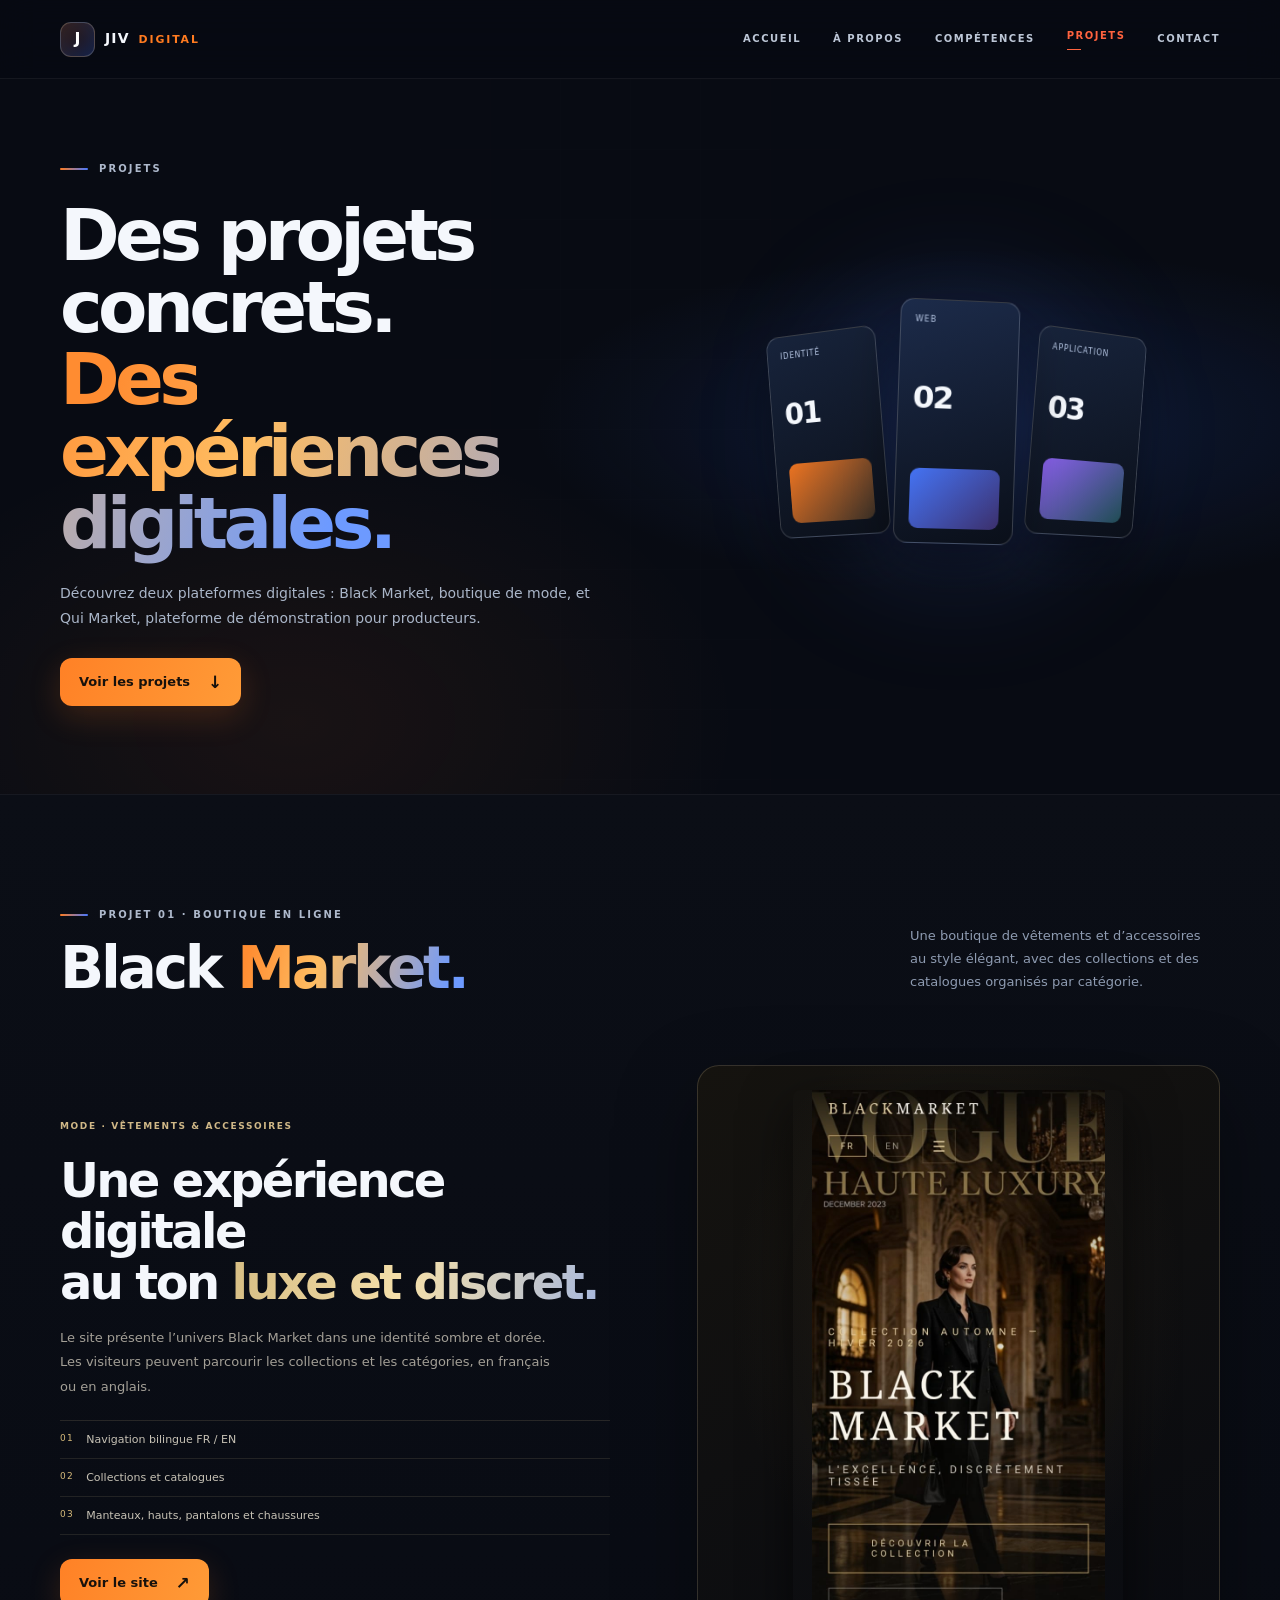
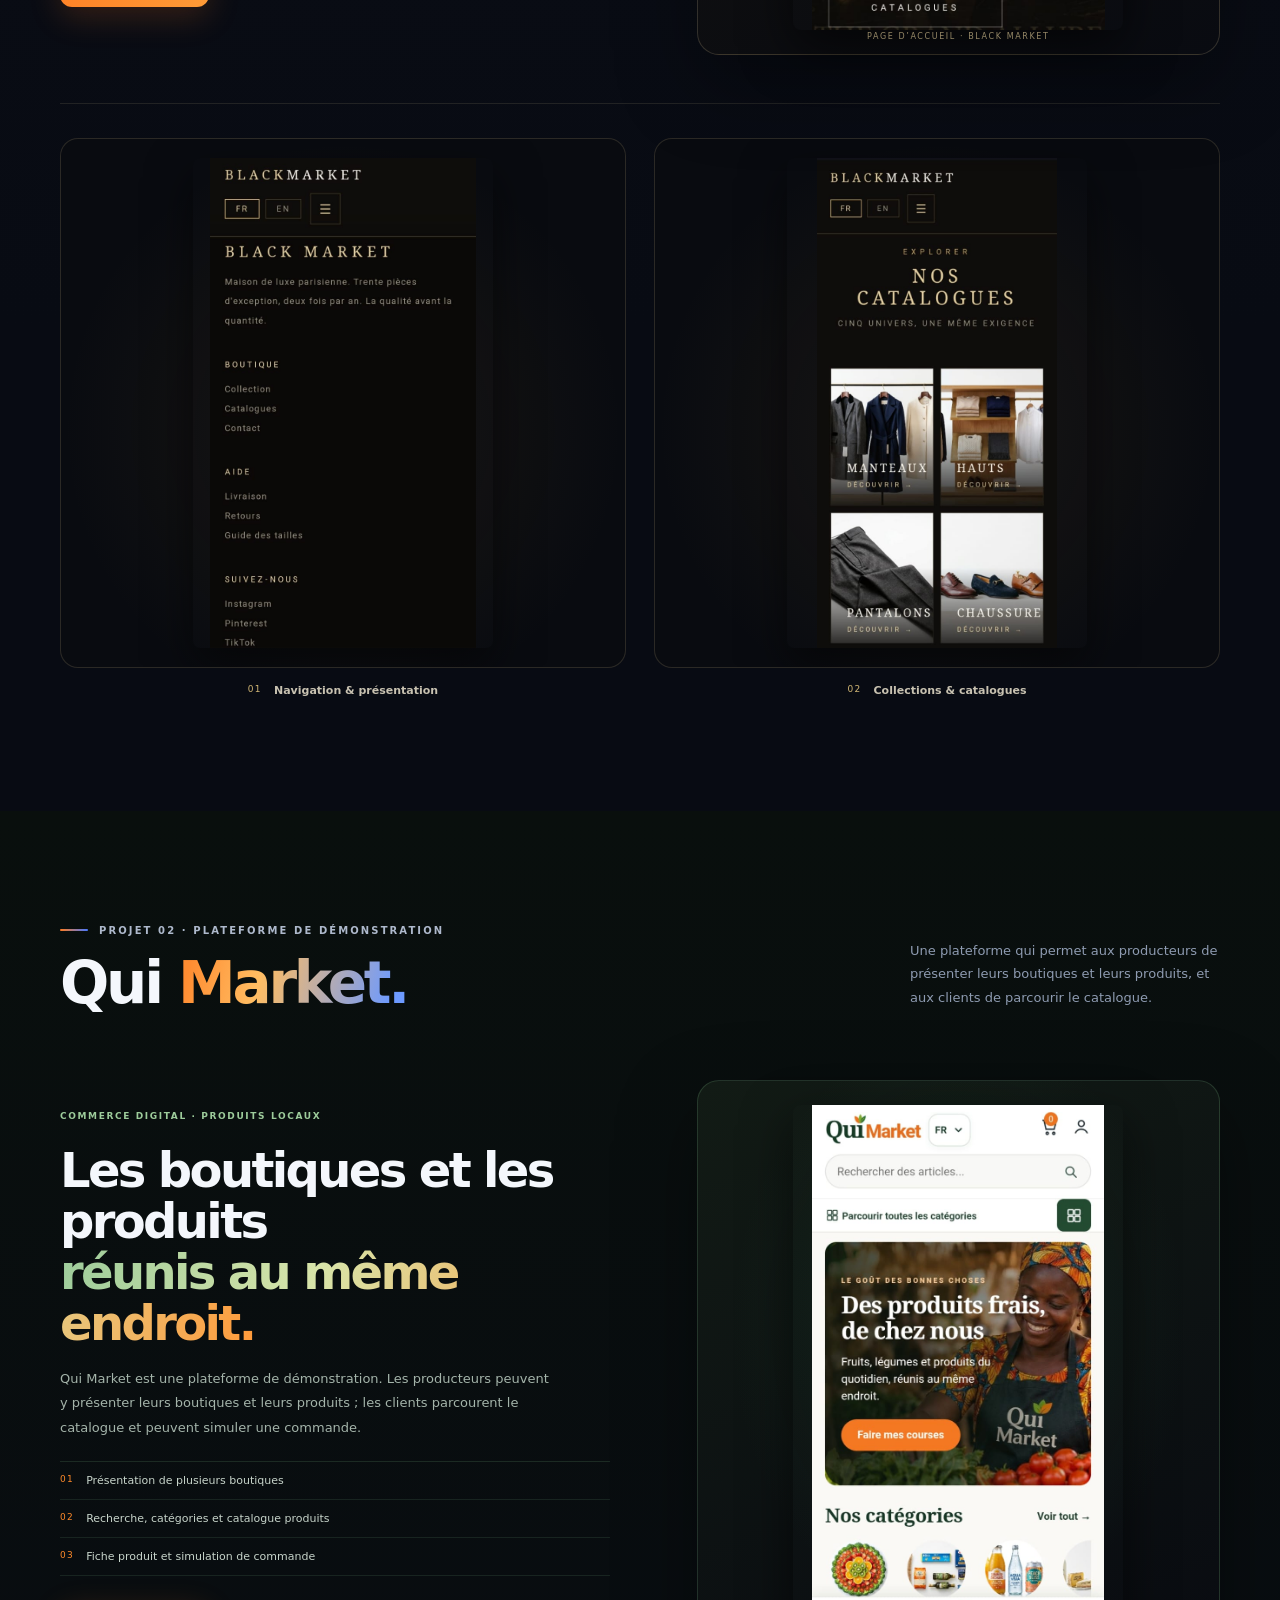
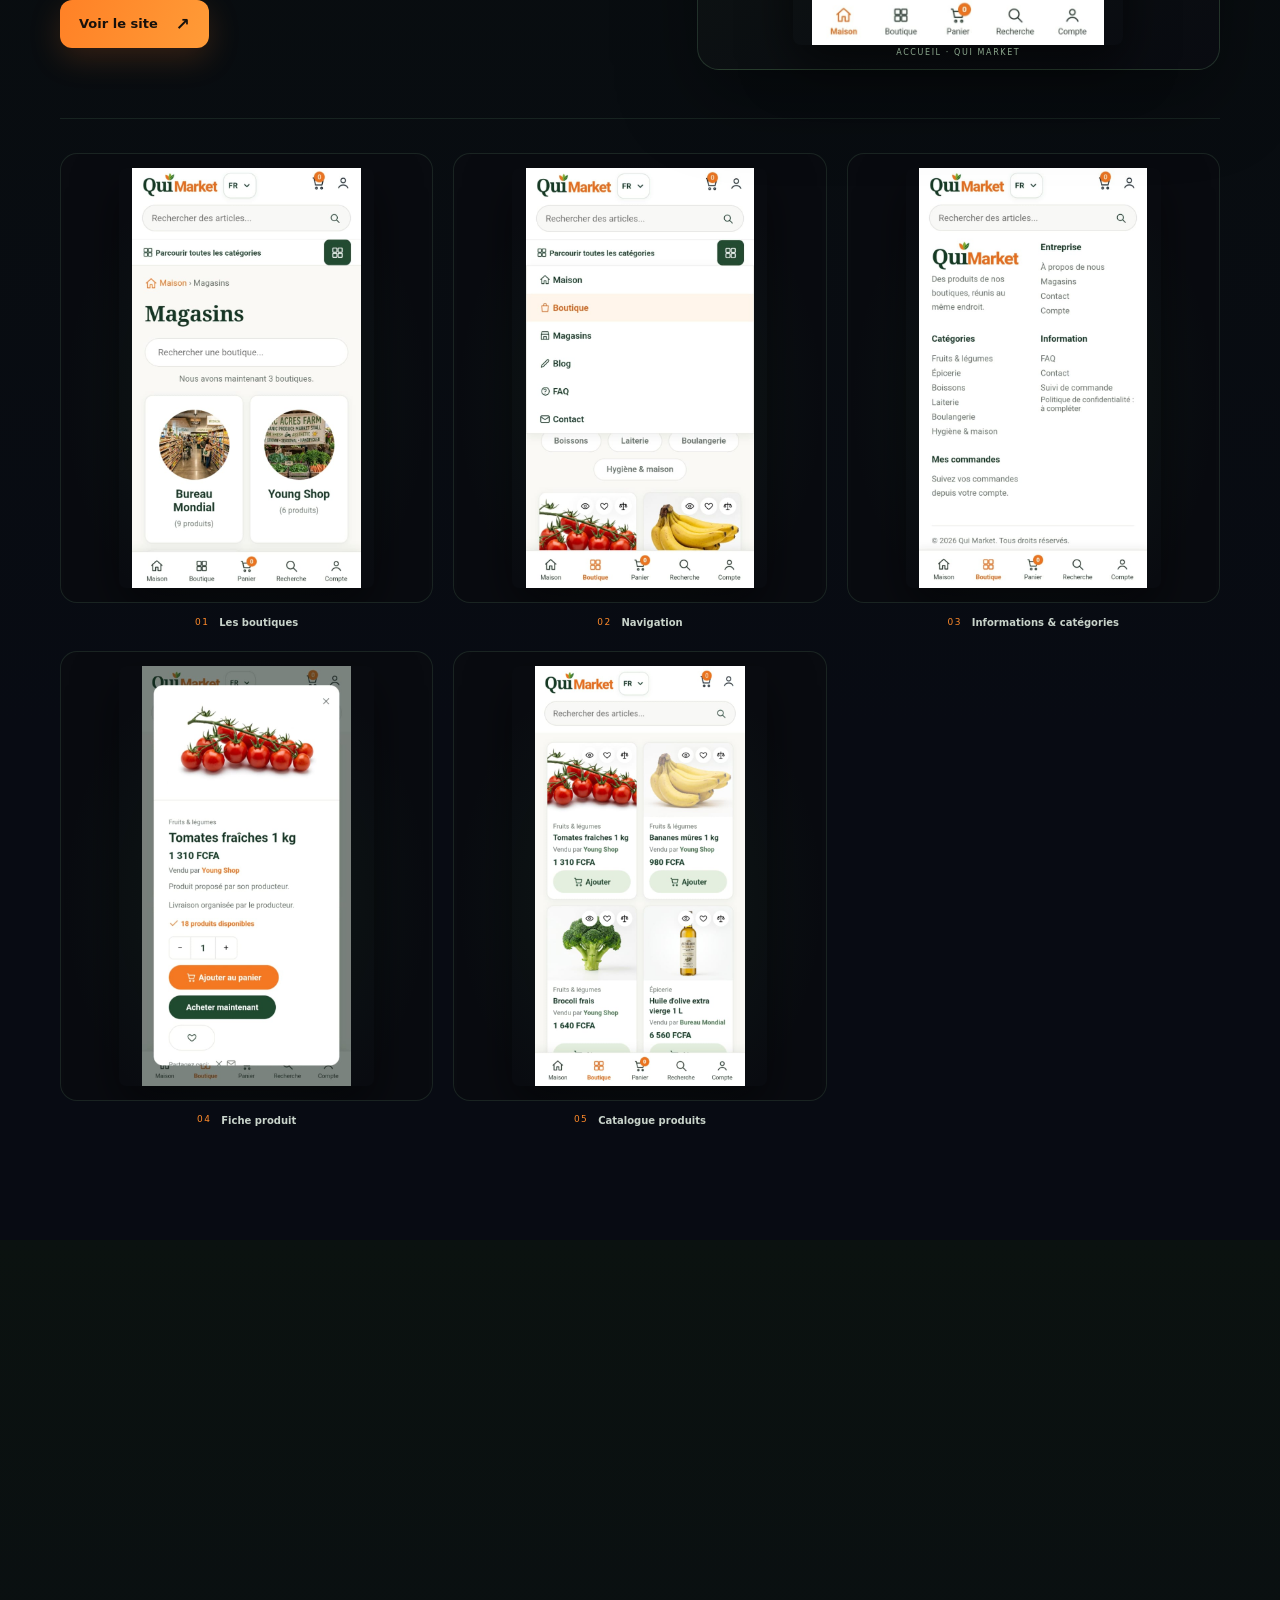
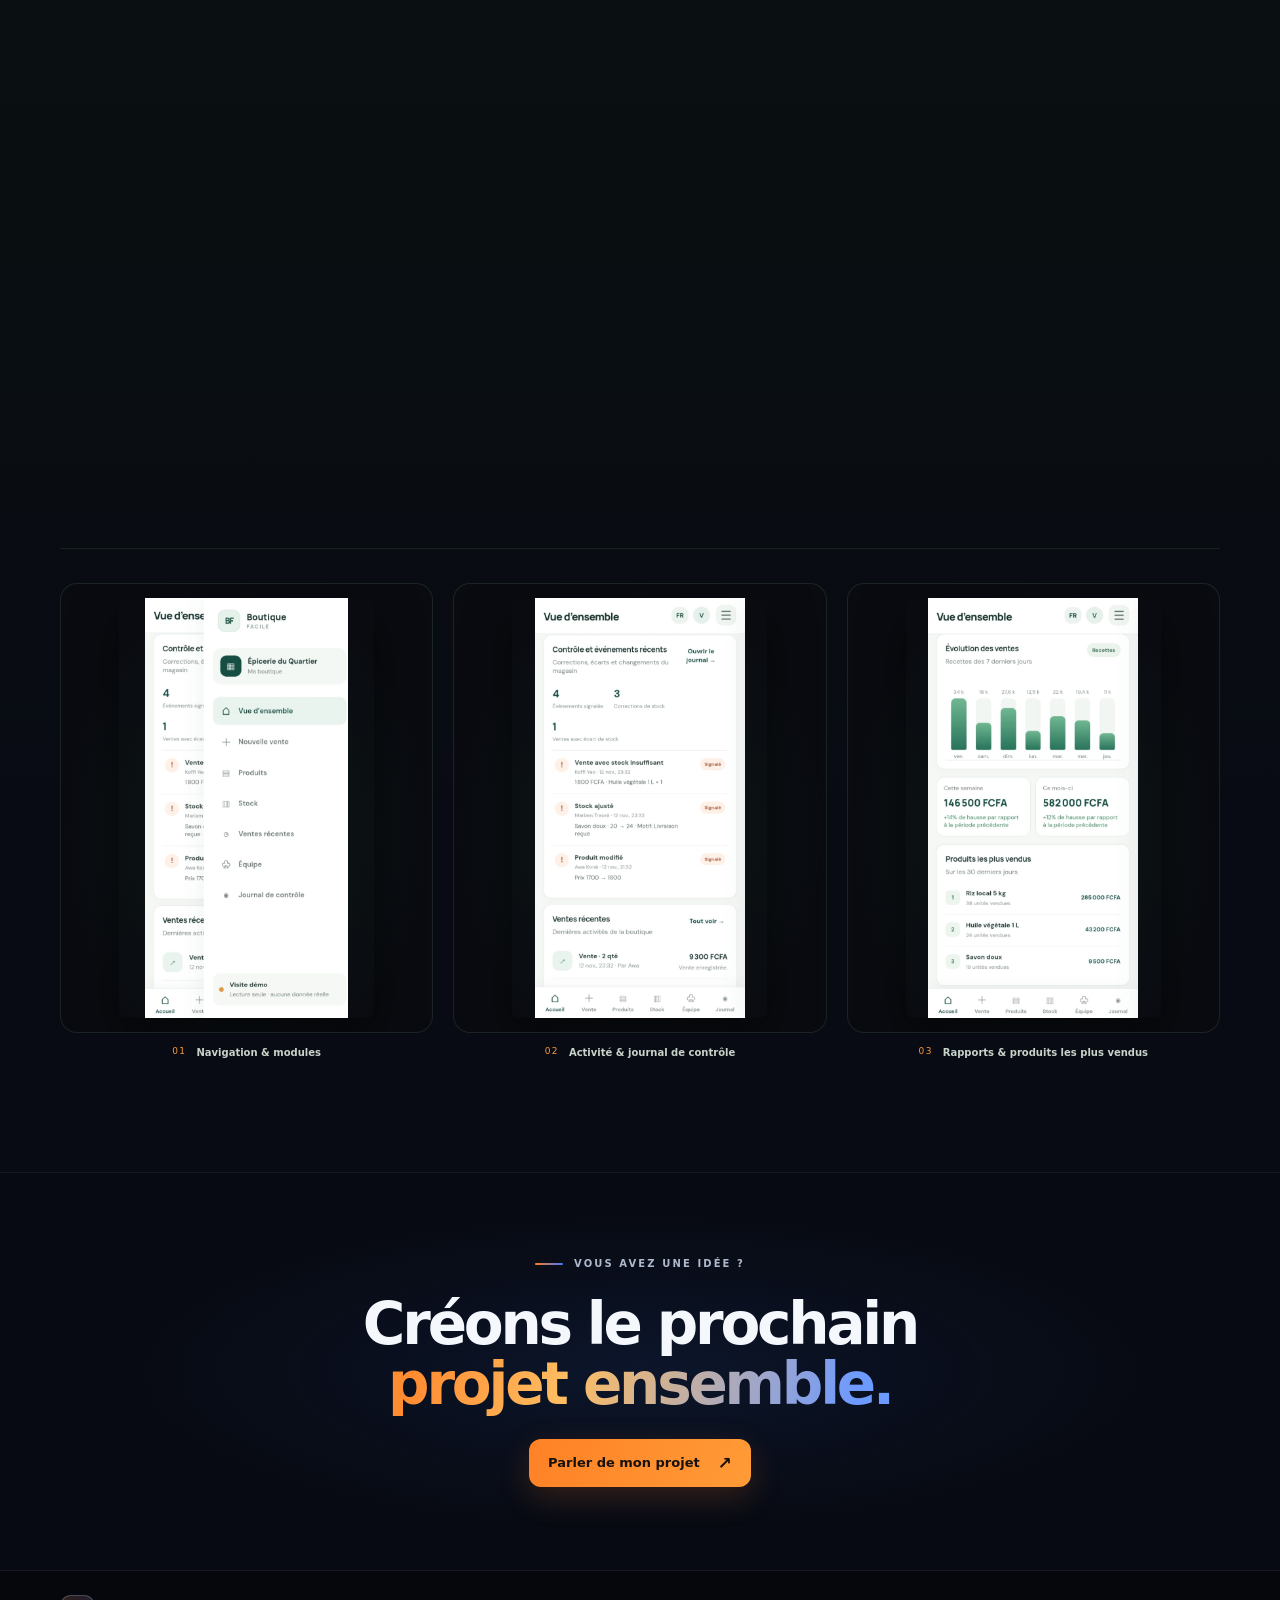
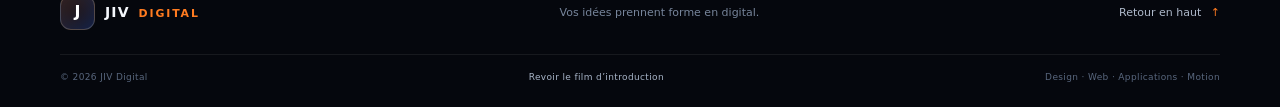
==== commit 2aa19271: "Ajout du portfolio JIV Digital" ====
--- a/projets.html
+++ b/projets.html
@@ -1,12 +1,12 @@
 <!doctype html>
 <html lang="fr">
-<head><meta charset="utf-8"><meta name="viewport" content="width=device-width, initial-scale=1"><meta name="theme-color" content="#070a12"><meta name="description" content="Découvrez les projets Black Market et Qui Market présentés dans le portfolio de JIV Digital."><title>Projets — JIV Digital</title><link rel="stylesheet" href="styles.css"></head>
+<head><meta charset="utf-8"><meta name="viewport" content="width=device-width, initial-scale=1"><meta name="theme-color" content="#070a12"><meta name="description" content="Découvrez Black Market, Qui Market et Boutique Facile, des projets web et une application de gestion de boutique."><title>Projets — JIV Digital</title><link rel="stylesheet" href="styles.css"></head>
 <body>
   <a class="skip-link" href="#contenu">Passer au contenu</a>
   <header class="site-header"><div class="nav-wrap"><a class="brand" href="index.html" aria-label="JIV Digital, accueil"><span class="brand-mark">J</span><span class="brand-name">JIV <b>DIGITAL</b></span></a><button class="menu-toggle" id="menuToggle" aria-label="Ouvrir le menu" aria-expanded="false" type="button"><span></span><span></span></button><nav class="main-nav" id="mainNav" aria-label="Navigation principale"><a href="index.html">Accueil</a><a href="a-propos.html">À propos</a><a href="competences.html">Compétences</a><a href="projets.html" aria-current="page">Projets</a><a href="contact.html">Contact</a></nav></div></header>
   <main id="contenu">
     <section class="inner-hero projects-hero"><div class="wrap inner-hero-grid"><div class="inner-hero-copy reveal"><p class="eyebrow"><span class="eyebrow-line"></span> PROJETS</p><h1>Des projets concrets.<br><span>Des expériences digitales.</span></h1><p>Découvrez deux plateformes digitales : Black Market, boutique de mode, et Qui Market, plateforme de démonstration pour producteurs.</p><a class="button button-primary" href="#blackmarket">Voir les projets <span>↓</span></a></div><div class="projects-hero-art reveal"><div class="hero-project-plate plate-one"><span>IDENTITÉ</span><b>01</b><i></i></div><div class="hero-project-plate plate-two"><span>WEB</span><b>02</b><i></i></div><div class="hero-project-plate plate-three"><span>APPLICATION</span><b>03</b><i></i></div><div class="project-art-glow"></div></div></div></section>
-    <section class="section blackmarket-section" id="blackmarket"><div class="wrap"><div class="section-heading reveal"><div><p class="eyebrow"><span class="eyebrow-line"></span> PROJET 01 · BOUTIQUE EN LIGNE</p><h2>Black <span>Market.</span></h2></div><p class="heading-aside">Une boutique de vêtements et d’accessoires au style élégant, avec des collections et des catalogues organisés par catégorie.</p></div>
+    <section class="section blackmarket-section" id="blackmarket"><div class="wrap"><div class="section-heading reveal"><div><p class="eyebrow"><span class="eyebrow-line"></span> PROJET 01 · BOUTIQUE EN LIGNE</p><h2><a href="https://ismael801.github.io/blackmarket/index.html" target="_blank" rel="noreferrer" aria-label="Ouvrir le site Black Market">Black <span>Market.</span></a></h2></div><p class="heading-aside">Une boutique de vêtements et d’accessoires au style élégant, avec des collections et des catalogues organisés par catégorie.</p></div>
       <div class="blackmarket-feature"><div class="blackmarket-copy reveal"><span class="bm-label">MODE · VÊTEMENTS & ACCESSOIRES</span><h3>Une expérience digitale<br>au ton <span>luxe et discret.</span></h3><p>Le site présente l’univers Black Market dans une identité sombre et dorée. Les visiteurs peuvent parcourir les collections et les catégories, en français ou en anglais.</p><ul class="bm-points"><li><span>01</span> Navigation bilingue FR / EN</li><li><span>02</span> Collections et catalogues</li><li><span>03</span> Manteaux, hauts, pantalons et chaussures</li></ul><a class="button button-primary" href="https://ismael801.github.io/blackmarket/index.html" target="_blank" rel="noreferrer">Voir le site <span>↗</span></a></div>
         <figure class="blackmarket-main-shot reveal"><img src="assets/blackmarket-accueil.jpeg" alt="Page d'accueil du site Black Market, boutique de mode à l'identité noire et dorée"><figcaption>PAGE D’ACCUEIL · BLACK MARKET</figcaption></figure></div>
       <div class="blackmarket-gallery"><figure class="bm-screen reveal"><div class="bm-screen-image"><img src="assets/blackmarket-navigation.jpeg" alt="Navigation et présentation de la boutique Black Market"></div><figcaption><span>01</span><b>Navigation & présentation</b></figcaption></figure><figure class="bm-screen reveal"><div class="bm-screen-image"><img src="assets/blackmarket-catalogues.jpeg" alt="Page des catalogues et catégories de vêtements Black Market"></div><figcaption><span>02</span><b>Collections & catalogues</b></figcaption></figure></div>
@@ -16,6 +16,11 @@
         <figure class="quimarket-main-shot reveal"><img src="assets/quimarket-accueil.jpeg" alt="Page d'accueil de Qui Market, plateforme de démonstration de produits et boutiques"><figcaption>ACCUEIL · QUI MARKET</figcaption></figure></div>
       <div class="quimarket-screens"><figure class="qm-screen reveal"><div class="qm-screen-image"><img src="assets/quimarket-magasins.jpeg" alt="Page de recherche et de présentation des boutiques Qui Market"></div><figcaption><span>01</span><b>Les boutiques</b></figcaption></figure><figure class="qm-screen reveal"><div class="qm-screen-image"><img src="assets/quimarket-menu.jpeg" alt="Menu de navigation Qui Market"></div><figcaption><span>02</span><b>Navigation</b></figcaption></figure><figure class="qm-screen reveal"><div class="qm-screen-image"><img src="assets/quimarket-pied-de-page.jpeg" alt="Informations et catégories dans le pied de page Qui Market"></div><figcaption><span>03</span><b>Informations & catégories</b></figcaption></figure><figure class="qm-screen reveal"><div class="qm-screen-image"><img src="assets/quimarket-fiche-produit.jpeg" alt="Fiche produit avec quantité et bouton d'ajout au panier dans Qui Market"></div><figcaption><span>04</span><b>Fiche produit</b></figcaption></figure><figure class="qm-screen reveal"><div class="qm-screen-image"><img src="assets/quimarket-catalogue.jpeg" alt="Catalogue de produits Qui Market avec prix en FCFA"></div><figcaption><span>05</span><b>Catalogue produits</b></figcaption></figure></div>
     </div></section>
+    <section class="section boutiquefacile-section" id="boutiquefacile"><div class="wrap"><div class="section-heading reveal"><div><p class="eyebrow"><span class="eyebrow-line"></span> PROJET 03 · APPLICATION DE GESTION</p><h2>Boutique <span>Facile.</span></h2></div><p class="heading-aside">Une application de gestion pensée pour les petites boutiques : ventes, stocks, mouvements de produits et rapports.</p></div>
+      <div class="boutiquefacile-feature"><div class="boutiquefacile-copy reveal"><span class="bf-label">GESTION DE BOUTIQUE · VENTES & STOCKS</span><h3>La boutique, mieux<br><span>organisée au quotidien.</span></h3><p>Boutique Facile aide les petites boutiques à suivre leurs ventes et leurs stocks, enregistrer les entrées et sorties de produits et consulter des rapports. Le propriétaire, le gérant et les employés disposent d’espaces adaptés à leurs rôles.</p><ul class="bf-points"><li><span>01</span> Suivi des ventes et des transactions</li><li><span>02</span> Stock et mouvements de produits</li><li><span>03</span> Rapports et historique d’activité</li><li><span>04</span> Espaces adaptés aux différents rôles</li></ul><a class="button button-primary" href="https://boutiquefacile.pythonanywhere.com/" target="_blank" rel="noreferrer">Voir le site <span>↗</span></a></div>
+        <figure class="boutiquefacile-main-shot reveal"><img src="assets/boutiquefacile-apercu.jpeg" alt="Tableau de bord Boutique Facile avec ventes, transactions, produits actifs, stock bas et évolution des ventes"><figcaption>TABLEAU DE BORD · BOUTIQUE FACILE</figcaption></figure></div>
+      <div class="boutiquefacile-screens"><figure class="bf-screen reveal"><div class="bf-screen-image"><img src="assets/boutiquefacile-navigation.jpeg" alt="Menu de Boutique Facile avec accès aux ventes, produits, stocks, équipe et journal de contrôle"></div><figcaption><span>01</span><b>Navigation & modules</b></figcaption></figure><figure class="bf-screen reveal"><div class="bf-screen-image"><img src="assets/boutiquefacile-activite.jpeg" alt="Événements récents, contrôles et ventes dans Boutique Facile"></div><figcaption><span>02</span><b>Activité & journal de contrôle</b></figcaption></figure><figure class="bf-screen reveal"><div class="bf-screen-image"><img src="assets/boutiquefacile-rapports.jpeg" alt="Rapports Boutique Facile avec évolution des ventes et produits les plus vendus"></div><figcaption><span>03</span><b>Rapports & produits les plus vendus</b></figcaption></figure></div>
+    </div></section>
     <section class="about-cta"><div class="wrap about-cta-inner reveal"><p class="eyebrow"><span class="eyebrow-line"></span> VOUS AVEZ UNE IDÉE ?</p><h2>Créons le prochain<br><span>projet ensemble.</span></h2><a class="button button-primary" href="contact.html">Parler de mon projet <span>↗</span></a></div></section>
   </main>
   <footer class="site-footer"><div class="wrap footer-inner"><a class="brand" href="index.html"><span class="brand-mark">J</span><span class="brand-name">JIV <b>DIGITAL</b></span></a><p>Vos idées prennent forme en digital.</p><a class="back-top" href="#contenu">Retour en haut <span>↑</span></a></div><div class="wrap footer-bottom"><span>© <span id="year"></span> JIV Digital</span><a href="index.html?intro=1">Revoir le film d’introduction</a><span>Design · Web · Applications · Motion</span></div></footer>
--- a/styles.css
+++ b/styles.css
@@ -342,3 +342,28 @@
 .service-picker.invalid .service-picker-trigger{border-color:#ff745f;box-shadow:0 0 0 3px rgba(255,116,95,.12)}
 .field-error{min-height:0;margin:0;color:#ff9b86;font-size:10px;line-height:1.4}
 .field-error:empty{display:none}
+
+/* Boutique Facile project: green-tinted presentation, scoped to this project only. */
+.boutiquefacile-section{background:linear-gradient(180deg,#0b1210,#080b13 76%)}
+.boutiquefacile-section .section-heading h2 span{background:linear-gradient(105deg,#8ed7b4,#d3edc8 55%,#ff9a3a);-webkit-background-clip:text;background-clip:text;color:transparent}
+.boutiquefacile-feature{display:grid;grid-template-columns:1.05fr .95fr;gap:58px;align-items:center;padding:24px 0 12px}
+.boutiquefacile-copy{max-width:560px}
+.bf-label{display:inline-flex;align-items:center;gap:8px;color:#9bd4b4;font-size:9px;font-weight:800;letter-spacing:.18em}
+.boutiquefacile-copy h3{font-size:clamp(32px,4vw,48px);line-height:1.06;letter-spacing:-.055em;margin:18px 0}
+.boutiquefacile-copy h3 span{background:linear-gradient(105deg,#8ed7b4,#d3edc8 55%,#ff9a3a);-webkit-background-clip:text;background-clip:text;color:transparent}
+.boutiquefacile-copy>p{max-width:510px;color:#a4b4aa;font-size:13px;line-height:1.9;margin:0 0 20px}
+.bf-points{list-style:none;padding:0;margin:0 0 24px;border-top:1px solid rgba(126,191,139,.16)}
+.bf-points li{display:flex;align-items:center;gap:12px;padding:10px 0;border-bottom:1px solid rgba(126,191,139,.13);color:#c7d4ca;font-size:11px}
+.bf-points li span{color:#ff9a3a;font-size:9px;letter-spacing:.15em}
+.boutiquefacile-main-shot{position:relative;display:grid;place-items:center;min-height:590px;margin:0;padding:22px;border:1px solid rgba(131,196,155,.2);border-radius:22px;background:radial-gradient(ellipse at 50% 42%,rgba(53,133,83,.14),transparent 62%),linear-gradient(155deg,#121b15,#090b11);box-shadow:0 28px 80px rgba(0,0,0,.35)}
+.boutiquefacile-main-shot img{display:block;width:min(100%,330px);height:540px;object-fit:contain;border-radius:8px;box-shadow:0 18px 50px rgba(0,0,0,.58)}
+.boutiquefacile-main-shot figcaption{position:absolute;bottom:10px;left:0;right:0;color:#8ba78d;text-align:center;font-size:8px;letter-spacing:.2em}
+.boutiquefacile-screens{display:grid;grid-template-columns:repeat(3,minmax(0,1fr));gap:20px;margin-top:36px;padding-top:34px;border-top:1px solid rgba(126,191,139,.13)}
+.bf-screen{margin:0;display:flex;flex-direction:column;align-items:center;gap:12px}
+.bf-screen-image{display:grid;place-items:center;width:100%;min-height:450px;border:1px solid rgba(126,191,139,.14);border-radius:17px;background:radial-gradient(ellipse at 50% 55%,rgba(53,133,83,.1),transparent 70%),#090b10;padding:14px;overflow:hidden}
+.bf-screen-image img{display:block;width:min(100%,255px);height:420px;object-fit:contain;border-radius:7px;box-shadow:0 18px 46px rgba(0,0,0,.5)}
+.bf-screen figcaption{display:flex;align-items:center;gap:10px;color:#c8d3ca;font-size:10px;text-align:center}
+.bf-screen figcaption span{color:#ff9a3a;font-size:9px;letter-spacing:.15em}
+@media(max-width:980px){.boutiquefacile-feature{gap:30px}.boutiquefacile-main-shot{min-height:520px}.boutiquefacile-main-shot img{height:480px}.bf-screen-image{min-height:410px}.bf-screen-image img{height:380px}}
+@media(max-width:720px){.boutiquefacile-feature{grid-template-columns:1fr;gap:28px;padding-top:5px}.boutiquefacile-copy h3{font-size:36px}.boutiquefacile-main-shot{min-height:505px;padding:17px}.boutiquefacile-main-shot img{height:455px;width:min(100%,285px)}.boutiquefacile-screens{grid-template-columns:repeat(2,minmax(0,1fr));gap:12px;margin-top:24px;padding-top:24px}.bf-screen-image{min-height:330px;padding:8px;border-radius:13px}.bf-screen-image img{height:300px;width:100%;object-fit:contain}.bf-screen figcaption{align-items:flex-start;gap:6px;font-size:9px}.bf-screen figcaption span{font-size:8px}.bf-screen figcaption b{max-width:160px}}
+@media(max-width:400px){.boutiquefacile-screens{grid-template-columns:1fr}.bf-screen-image{min-height:450px}.bf-screen-image img{height:420px;width:min(100%,280px)}}
